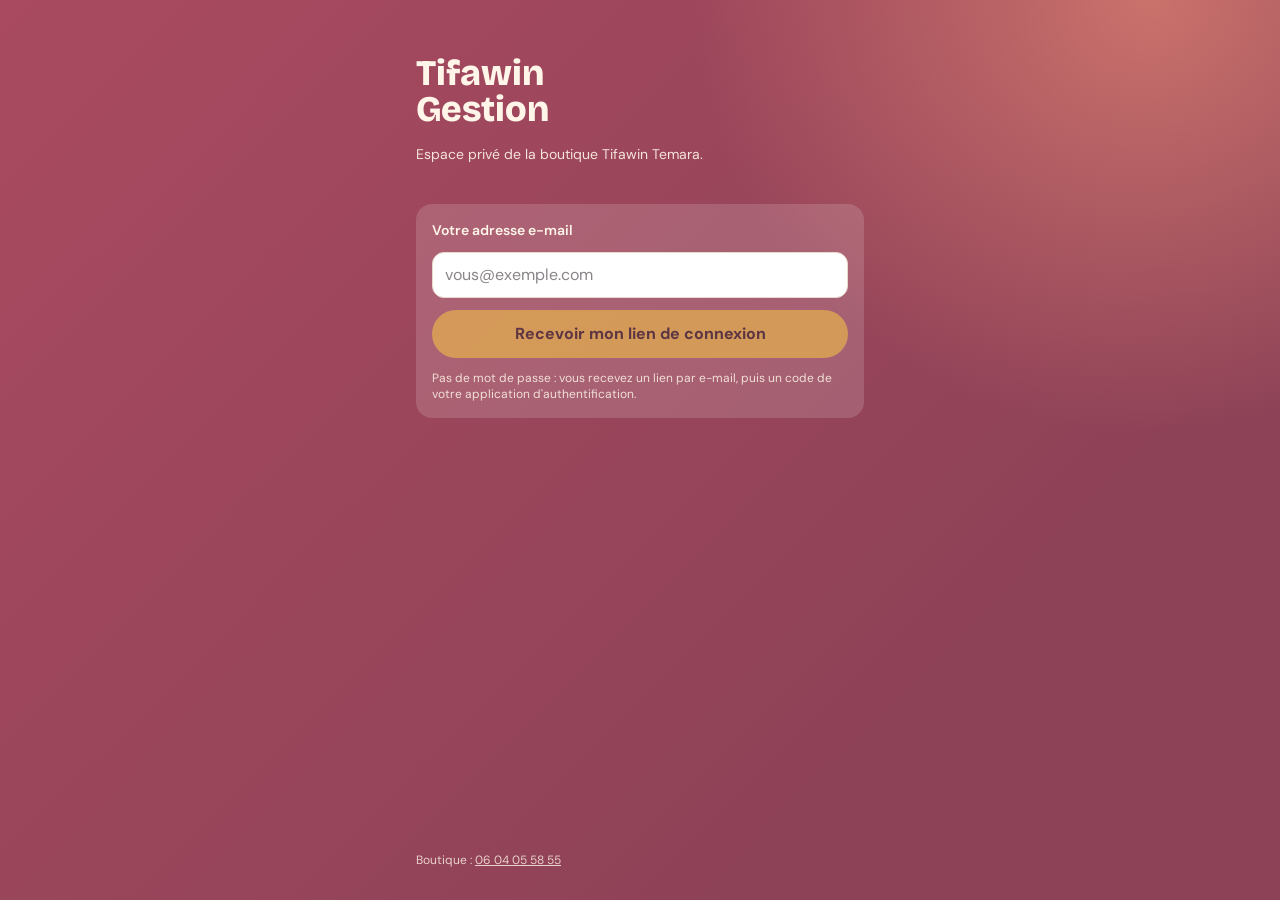
==== gestion/index.html @ 5b7774cd "Espace de gestion privé sous /gestion/ (build de tifawin-gestion ; dossier gestion/ seulement, noind" ====
<!doctype html>
<html lang="fr">
  <head>
    <meta charset="UTF-8" />
    <meta name="viewport" content="width=device-width, initial-scale=1.0, viewport-fit=cover" />
    <meta name="robots" content="noindex, nofollow, noarchive" />
    <meta name="referrer" content="no-referrer" />
    <meta name="theme-color" content="#8E4257" />
    <link rel="icon" type="image/svg+xml" href="./favicon.svg" />
    <link rel="preconnect" href="https://fonts.googleapis.com" />
    <link rel="preconnect" href="https://fonts.gstatic.com" crossorigin />
    <link href="https://fonts.googleapis.com/css2?family=Bricolage+Grotesque:opsz,wght@12..96,400..800&family=DM+Sans:opsz,wght@9..40,400..700&display=swap" rel="stylesheet" />
    <title>Tifawin · Gestion</title>
    <script type="module" crossorigin src="/gestion/assets/index-DP3T6y7z.js"></script>
    <link rel="stylesheet" crossorigin href="/gestion/assets/index-B6i-4uTs.css">
  </head>
  <body>
    <div id="root"></div>
  </body>
</html>
---- gestion/assets/index-B6i-4uTs.css ----
/*! tailwindcss v4.3.5 | MIT License | https://tailwindcss.com */
@layer properties{@supports (((-webkit-hyphens:none)) and (not (margin-trim:block))) or ((-moz-orient:inline) and (not (color:rgb(from red r g b)))){*,:before,:after,::backdrop{--tw-font-weight:initial;--tw-border-style:solid;--tw-space-y-reverse:0;--tw-shadow:0 0 #0000;--tw-shadow-color:initial;--tw-shadow-alpha:100%;--tw-inset-shadow:0 0 #0000;--tw-inset-shadow-color:initial;--tw-inset-shadow-alpha:100%;--tw-ring-color:initial;--tw-ring-shadow:0 0 #0000;--tw-inset-ring-color:initial;--tw-inset-ring-shadow:0 0 #0000;--tw-ring-inset:initial;--tw-ring-offset-width:0px;--tw-ring-offset-color:#fff;--tw-ring-offset-shadow:0 0 #0000;--tw-leading:initial;--tw-tracking:initial;--tw-backdrop-blur:initial;--tw-backdrop-brightness:initial;--tw-backdrop-contrast:initial;--tw-backdrop-grayscale:initial;--tw-backdrop-hue-rotate:initial;--tw-backdrop-invert:initial;--tw-backdrop-opacity:initial;--tw-backdrop-saturate:initial;--tw-backdrop-sepia:initial}}}@layer theme{:root,:host{--font-sans:"DM Sans", system-ui, sans-serif;--font-mono:ui-monospace, SFMono-Regular, Menlo, Monaco, Consolas, "Liberation Mono", "Courier New", monospace;--color-white:#fff;--spacing:.25rem;--container-md:28rem;--container-2xl:42rem;--text-xs:.75rem;--text-xs--line-height:calc(1 / .75);--text-sm:.875rem;--text-sm--line-height:calc(1.25 / .875);--text-base:1rem;--text-base--line-height:calc(1.5 / 1);--text-lg:1.125rem;--text-lg--line-height:calc(1.75 / 1.125);--text-xl:1.25rem;--text-xl--line-height:calc(1.75 / 1.25);--text-2xl:1.5rem;--text-2xl--line-height:calc(2 / 1.5);--text-3xl:1.875rem;--text-3xl--line-height:calc(2.25 / 1.875);--text-4xl:2.25rem;--text-4xl--line-height:calc(2.5 / 2.25);--font-weight-semibold:600;--font-weight-bold:700;--font-weight-extrabold:800;--radius-xl:.75rem;--radius-2xl:1rem;--default-transition-duration:.15s;--default-transition-timing-function:cubic-bezier(.4, 0, .2, 1);--default-font-family:var(--font-sans);--default-mono-font-family:var(--font-mono);--color-fire:#f4977a;--color-sun:#ffd23f;--color-berry:#a94a60;--color-wine:#8e4257;--color-ink:#140b14;--color-cream:#fff6e9;--color-sand:#f1e4d6;--color-muted:#6d5a66;--color-wa:#25d366;--color-wa-dark:#0e7139;--color-alerte:#9a4a1e;--font-display:"Bricolage Grotesque", "Arial Black", system-ui, sans-serif}}@layer base{*,:after,:before,::backdrop{box-sizing:border-box;border:0 solid;margin:0;padding:0}::file-selector-button{box-sizing:border-box;border:0 solid;margin:0;padding:0}html,:host{-webkit-text-size-adjust:100%;tab-size:4;line-height:1.5;font-family:var(--default-font-family,-apple-system, BlinkMacSystemFont, "Segoe UI", Roboto, "Helvetica Neue", "Noto Sans", Arial, sans-serif, "Apple Color Emoji", "Segoe UI Emoji", "Segoe UI Symbol", "Noto Color Emoji");font-feature-settings:var(--default-font-feature-settings,normal);font-variation-settings:var(--default-font-variation-settings,normal);-webkit-tap-highlight-color:transparent}hr{height:0;color:inherit;border-top-width:1px}abbr:where([title]){-webkit-text-decoration:underline dotted;text-decoration:underline dotted}h1,h2,h3,h4,h5,h6{font-size:inherit;font-weight:inherit}a{color:inherit;-webkit-text-decoration:inherit;-webkit-text-decoration:inherit;-webkit-text-decoration:inherit;-webkit-text-decoration:inherit;text-decoration:inherit}b,strong{font-weight:bolder}code,kbd,samp,pre{font-family:var(--default-mono-font-family,ui-monospace, SFMono-Regular, Menlo, Monaco, Consolas, "Liberation Mono", "Courier New", monospace);font-feature-settings:var(--default-mono-font-feature-settings,normal);font-variation-settings:var(--default-mono-font-variation-settings,normal);font-size:1em}small{font-size:80%}sub,sup{vertical-align:baseline;font-size:75%;line-height:0;position:relative}sub{bottom:-.25em}sup{top:-.5em}table{text-indent:0;border-color:inherit;border-collapse:collapse}:-moz-focusring:where(:not(iframe)){outline:auto}progress{vertical-align:baseline}summary{display:list-item}ol,ul,menu{list-style:none}img,svg,video,canvas,audio,iframe,embed,object{vertical-align:middle;display:block}img,video{max-width:100%;height:auto}button,input,select,optgroup,textarea{font:inherit;font-feature-settings:inherit;font-variation-settings:inherit;letter-spacing:inherit;color:inherit;opacity:1;background-color:#0000;border-radius:0}::file-selector-button{font:inherit;font-feature-settings:inherit;font-variation-settings:inherit;letter-spacing:inherit;color:inherit;opacity:1;background-color:#0000;border-radius:0}:where(select:is([multiple],[size])) optgroup{font-weight:bolder}:where(select:is([multiple],[size])) optgroup option{padding-inline-start:20px}::file-selector-button{margin-inline-end:4px}::placeholder{opacity:1}@supports (not ((-webkit-appearance:-apple-pay-button))) or (contain-intrinsic-size:1px){::placeholder{color:currentColor}@supports (color:color-mix(in lab, red, red)){::placeholder{color:color-mix(in oklab, currentcolor 50%, transparent)}}}textarea{resize:vertical}::-webkit-search-decoration{-webkit-appearance:none}::-webkit-date-and-time-value{min-height:1lh;text-align:inherit}::-webkit-datetime-edit{display:inline-flex}::-webkit-datetime-edit-fields-wrapper{padding:0}::-webkit-datetime-edit{padding-block:0}::-webkit-datetime-edit-year-field{padding-block:0}::-webkit-datetime-edit-month-field{padding-block:0}::-webkit-datetime-edit-day-field{padding-block:0}::-webkit-datetime-edit-hour-field{padding-block:0}::-webkit-datetime-edit-minute-field{padding-block:0}::-webkit-datetime-edit-second-field{padding-block:0}::-webkit-datetime-edit-millisecond-field{padding-block:0}::-webkit-datetime-edit-meridiem-field{padding-block:0}::-webkit-calendar-picker-indicator{line-height:1}:-moz-ui-invalid{box-shadow:none}button,input:where([type=button],[type=reset],[type=submit]){appearance:button}::file-selector-button{appearance:button}::-webkit-inner-spin-button{height:auto}::-webkit-outer-spin-button{height:auto}[hidden]:where(:not([hidden=until-found])){display:none!important}}@layer components;@layer utilities{.absolute{position:absolute}.fixed{position:fixed}.relative{position:relative}.sticky{position:sticky}.inset-x-0{inset-inline:0}.inset-x-1{inset-inline:var(--spacing)}.top-0{top:0}.top-1{top:var(--spacing)}.right-1{right:var(--spacing)}.bottom-0{bottom:0}.bottom-1{bottom:var(--spacing)}.bottom-16{bottom:calc(var(--spacing) * 16)}.left-1{left:var(--spacing)}.left-6{left:calc(var(--spacing) * 6)}.z-10{z-index:10}.z-20{z-index:20}.m-3{margin:calc(var(--spacing) * 3)}.mx-auto{margin-inline:auto}.etiquette{margin-top:calc(var(--spacing) * 3);margin-bottom:var(--spacing);font-size:var(--text-xs);line-height:var(--tw-leading,var(--text-xs--line-height));--tw-font-weight:var(--font-weight-semibold);font-weight:var(--font-weight-semibold);color:var(--color-muted);display:block}.mt-1{margin-top:var(--spacing)}.mt-2{margin-top:calc(var(--spacing) * 2)}.mt-3{margin-top:calc(var(--spacing) * 3)}.mt-4{margin-top:calc(var(--spacing) * 4)}.mt-5{margin-top:calc(var(--spacing) * 5)}.mt-6{margin-top:calc(var(--spacing) * 6)}.mt-8{margin-top:calc(var(--spacing) * 8)}.mt-auto{margin-top:auto}.mb-1{margin-bottom:var(--spacing)}.btn-ink{justify-content:center;align-items:center;gap:calc(var(--spacing) * 2);padding-inline:calc(var(--spacing) * 4);padding-block:calc(var(--spacing) * 3);--tw-font-weight:var(--font-weight-bold);font-weight:var(--font-weight-bold);transition-property:color,background-color,border-color,outline-color,text-decoration-color,fill,stroke,--tw-gradient-from,--tw-gradient-via,--tw-gradient-to,opacity,box-shadow,transform,translate,scale,rotate,filter,-webkit-backdrop-filter,backdrop-filter,display,content-visibility,overlay,pointer-events;transition-timing-function:var(--tw-ease,var(--default-transition-timing-function));transition-duration:var(--tw-duration,var(--default-transition-duration));border-radius:2147483647px;display:inline-flex}.btn-ink:active{scale:.98}.btn-ink:disabled{opacity:.5}.btn-ink{background-color:var(--color-ink);color:var(--color-sun)}.btn-light{justify-content:center;align-items:center;gap:calc(var(--spacing) * 2);padding-inline:calc(var(--spacing) * 4);padding-block:calc(var(--spacing) * 3);--tw-font-weight:var(--font-weight-bold);font-weight:var(--font-weight-bold);transition-property:color,background-color,border-color,outline-color,text-decoration-color,fill,stroke,--tw-gradient-from,--tw-gradient-via,--tw-gradient-to,opacity,box-shadow,transform,translate,scale,rotate,filter,-webkit-backdrop-filter,backdrop-filter,display,content-visibility,overlay,pointer-events;transition-timing-function:var(--tw-ease,var(--default-transition-timing-function));transition-duration:var(--tw-duration,var(--default-transition-duration));border-radius:2147483647px;display:inline-flex}.btn-light:active{scale:.98}.btn-light:disabled{opacity:.5}.btn-light{background-color:var(--color-sand);color:var(--color-ink)}.btn-sun{justify-content:center;align-items:center;gap:calc(var(--spacing) * 2);padding-inline:calc(var(--spacing) * 4);padding-block:calc(var(--spacing) * 3);--tw-font-weight:var(--font-weight-bold);font-weight:var(--font-weight-bold);transition-property:color,background-color,border-color,outline-color,text-decoration-color,fill,stroke,--tw-gradient-from,--tw-gradient-via,--tw-gradient-to,opacity,box-shadow,transform,translate,scale,rotate,filter,-webkit-backdrop-filter,backdrop-filter,display,content-visibility,overlay,pointer-events;transition-timing-function:var(--tw-ease,var(--default-transition-timing-function));transition-duration:var(--tw-duration,var(--default-transition-duration));border-radius:2147483647px;display:inline-flex}.btn-sun:active{scale:.98}.btn-sun:disabled{opacity:.5}.btn-sun{background-color:var(--color-sun);color:var(--color-ink)}.btn{justify-content:center;align-items:center;gap:calc(var(--spacing) * 2);padding-inline:calc(var(--spacing) * 4);padding-block:calc(var(--spacing) * 3);--tw-font-weight:var(--font-weight-bold);font-weight:var(--font-weight-bold);transition-property:color,background-color,border-color,outline-color,text-decoration-color,fill,stroke,--tw-gradient-from,--tw-gradient-via,--tw-gradient-to,opacity,box-shadow,transform,translate,scale,rotate,filter,-webkit-backdrop-filter,backdrop-filter,display,content-visibility,overlay,pointer-events;transition-timing-function:var(--tw-ease,var(--default-transition-timing-function));transition-duration:var(--tw-duration,var(--default-transition-duration));border-radius:2147483647px;display:inline-flex}.btn:active{scale:.98}.btn:disabled{opacity:.5}.block{display:block}.flex{display:flex}.grid{display:grid}.hidden{display:none}.inline-block{display:inline-block}.table{display:table}.size-5{width:calc(var(--spacing) * 5);height:calc(var(--spacing) * 5)}.size-7{width:calc(var(--spacing) * 7);height:calc(var(--spacing) * 7)}.size-16{width:calc(var(--spacing) * 16);height:calc(var(--spacing) * 16)}.size-24{width:calc(var(--spacing) * 24);height:calc(var(--spacing) * 24)}.size-full{width:100%;height:100%}.h-1{height:var(--spacing)}.h-7{height:calc(var(--spacing) * 7)}.min-h-dvh{min-height:100dvh}.champ{border-radius:var(--radius-xl);border-style:var(--tw-border-style);background-color:var(--color-white);width:100%;padding-inline:calc(var(--spacing) * 3);padding-block:calc(var(--spacing) * 2.5);color:var(--color-ink);--tw-outline-style:none;border-width:1.5px;border-color:#e8d9cc;outline-style:none;font-size:16px}.champ:focus{border-color:var(--color-fire)}.w-8{width:calc(var(--spacing) * 8)}.w-12{width:calc(var(--spacing) * 12)}.w-48{width:calc(var(--spacing) * 48)}.w-auto{width:auto}.w-full{width:100%}.max-w-2xl{max-width:var(--container-2xl)}.max-w-md{max-width:var(--container-md)}.min-w-0{min-width:0}.flex-1{flex:1}.flex-none{flex:none}.list-decimal{list-style-type:decimal}.grid-cols-2{grid-template-columns:repeat(2,minmax(0,1fr))}.grid-cols-3{grid-template-columns:repeat(3,minmax(0,1fr))}.grid-cols-4{grid-template-columns:repeat(4,minmax(0,1fr))}.flex-col{flex-direction:column}.flex-wrap{flex-wrap:wrap}.place-items-center{place-items:center}.items-center{align-items:center}.justify-between{justify-content:space-between}.justify-center{justify-content:center}.gap-2{gap:calc(var(--spacing) * 2)}.gap-3{gap:calc(var(--spacing) * 3)}.gap-4{gap:calc(var(--spacing) * 4)}:where(.space-y-1>:not(:last-child)){--tw-space-y-reverse:0;margin-block-start:calc(var(--spacing) * var(--tw-space-y-reverse));margin-block-end:calc(var(--spacing) * calc(1 - var(--tw-space-y-reverse)))}.truncate{text-overflow:ellipsis;white-space:nowrap;overflow:hidden}.overflow-hidden{overflow:hidden}.carte{border-radius:var(--radius-2xl);background-color:var(--color-white);padding:calc(var(--spacing) * 3);--tw-shadow:0 1px 0 var(--tw-shadow-color,#e8d9cc);box-shadow:var(--tw-inset-shadow), var(--tw-inset-ring-shadow), var(--tw-ring-offset-shadow), var(--tw-ring-shadow), var(--tw-shadow)}.rounded-2xl{border-radius:var(--radius-2xl)}.rounded-full{border-radius:2147483647px}.rounded-xl{border-radius:var(--radius-xl)}.border-2{border-style:var(--tw-border-style);border-width:2px}.border-t{border-top-style:var(--tw-border-style);border-top-width:1px}.border-dashed{--tw-border-style:dashed;border-style:dashed}.border-none{--tw-border-style:none;border-style:none}.border-\[\#e8d9cc\]{border-color:#e8d9cc}.border-fire{border-color:var(--color-fire)}.bg-\[\#d9c9bb\]{background-color:#d9c9bb}.bg-\[\#dff5e7\]{background-color:#dff5e7}.bg-\[\#fbf3ea\]{background-color:#fbf3ea}.bg-\[\#fde2e2\]{background-color:#fde2e2}.bg-berry{background-color:var(--color-berry)}.bg-ink{background-color:var(--color-ink)}.bg-sand{background-color:var(--color-sand)}.bg-transparent{background-color:#0000}.bg-wa{background-color:var(--color-wa)}.bg-white{background-color:var(--color-white)}.bg-white\/15{background-color:#ffffff26}@supports (color:color-mix(in lab, red, red)){.bg-white\/15{background-color:color-mix(in oklab, var(--color-white) 15%, transparent)}}.bg-white\/20{background-color:#fff3}@supports (color:color-mix(in lab, red, red)){.bg-white\/20{background-color:color-mix(in oklab, var(--color-white) 20%, transparent)}}.bg-white\/90{background-color:#ffffffe6}@supports (color:color-mix(in lab, red, red)){.bg-white\/90{background-color:color-mix(in oklab, var(--color-white) 90%, transparent)}}.bg-white\/95{background-color:#fffffff2}@supports (color:color-mix(in lab, red, red)){.bg-white\/95{background-color:color-mix(in oklab, var(--color-white) 95%, transparent)}}.object-cover{object-fit:cover}.p-2{padding:calc(var(--spacing) * 2)}.p-3{padding:calc(var(--spacing) * 3)}.p-4{padding:calc(var(--spacing) * 4)}.p-6{padding:calc(var(--spacing) * 6)}.px-1{padding-inline:var(--spacing)}.px-2{padding-inline:calc(var(--spacing) * 2)}.px-3{padding-inline:calc(var(--spacing) * 3)}.px-4{padding-inline:calc(var(--spacing) * 4)}.px-6{padding-inline:calc(var(--spacing) * 6)}.py-0\.5{padding-block:calc(var(--spacing) * .5)}.py-1{padding-block:var(--spacing)}.py-1\.5{padding-block:calc(var(--spacing) * 1.5)}.py-2{padding-block:calc(var(--spacing) * 2)}.py-3{padding-block:calc(var(--spacing) * 3)}.pt-3{padding-top:calc(var(--spacing) * 3)}.pt-4{padding-top:calc(var(--spacing) * 4)}.pt-6{padding-top:calc(var(--spacing) * 6)}.pt-14{padding-top:calc(var(--spacing) * 14)}.pb-3{padding-bottom:calc(var(--spacing) * 3)}.pb-4{padding-bottom:calc(var(--spacing) * 4)}.pb-6{padding-bottom:calc(var(--spacing) * 6)}.pb-8{padding-bottom:calc(var(--spacing) * 8)}.pb-24{padding-bottom:calc(var(--spacing) * 24)}.pb-\[env\(safe-area-inset-bottom\)\]{padding-bottom:env(safe-area-inset-bottom)}.pl-5{padding-left:calc(var(--spacing) * 5)}.text-center{text-align:center}.text-left{text-align:left}.text-right{text-align:right}.font-display{font-family:var(--font-display)}.font-mono{font-family:var(--font-mono)}.text-2xl{font-size:var(--text-2xl);line-height:var(--tw-leading,var(--text-2xl--line-height))}.text-3xl{font-size:var(--text-3xl);line-height:var(--tw-leading,var(--text-3xl--line-height))}.text-4xl{font-size:var(--text-4xl);line-height:var(--tw-leading,var(--text-4xl--line-height))}.text-base{font-size:var(--text-base);line-height:var(--tw-leading,var(--text-base--line-height))}.text-lg{font-size:var(--text-lg);line-height:var(--tw-leading,var(--text-lg--line-height))}.text-sm{font-size:var(--text-sm);line-height:var(--tw-leading,var(--text-sm--line-height))}.text-xl{font-size:var(--text-xl);line-height:var(--tw-leading,var(--text-xl--line-height))}.text-xs{font-size:var(--text-xs);line-height:var(--tw-leading,var(--text-xs--line-height))}.text-\[10px\]{font-size:10px}.text-\[11px\]{font-size:11px}.text-\[13px\]{font-size:13px}.leading-none{--tw-leading:1;line-height:1}.font-bold{--tw-font-weight:var(--font-weight-bold);font-weight:var(--font-weight-bold)}.font-extrabold{--tw-font-weight:var(--font-weight-extrabold);font-weight:var(--font-weight-extrabold)}.font-semibold{--tw-font-weight:var(--font-weight-semibold);font-weight:var(--font-weight-semibold)}.tracking-\[\.4em\]{--tw-tracking:.4em;letter-spacing:.4em}.break-all{word-break:break-all}.text-\[\#8a1020\]{color:#8a1020}.text-alerte{color:var(--color-alerte)}.text-berry{color:var(--color-berry)}.text-cream{color:var(--color-cream)}.text-ink{color:var(--color-ink)}.text-muted{color:var(--color-muted)}.text-sun{color:var(--color-sun)}.text-wa-dark{color:var(--color-wa-dark)}.underline{text-decoration-line:underline}.opacity-80{opacity:.8}.opacity-85{opacity:.85}.opacity-90{opacity:.9}.shadow-lg{--tw-shadow:0 10px 15px -3px var(--tw-shadow-color,#0000001a), 0 4px 6px -4px var(--tw-shadow-color,#0000001a);box-shadow:var(--tw-inset-shadow), var(--tw-inset-ring-shadow), var(--tw-ring-offset-shadow), var(--tw-ring-shadow), var(--tw-shadow)}.ring-4{--tw-ring-shadow:var(--tw-ring-inset, ) 0 0 0 calc(4px + var(--tw-ring-offset-width)) var(--tw-ring-color,currentcolor);box-shadow:var(--tw-inset-shadow), var(--tw-inset-ring-shadow), var(--tw-ring-offset-shadow), var(--tw-ring-shadow), var(--tw-shadow)}.ring-sun{--tw-ring-color:var(--color-sun)}.backdrop-blur{--tw-backdrop-blur:blur(8px);-webkit-backdrop-filter:var(--tw-backdrop-blur, ) var(--tw-backdrop-brightness, ) var(--tw-backdrop-contrast, ) var(--tw-backdrop-grayscale, ) var(--tw-backdrop-hue-rotate, ) var(--tw-backdrop-invert, ) var(--tw-backdrop-opacity, ) var(--tw-backdrop-saturate, ) var(--tw-backdrop-sepia, );backdrop-filter:var(--tw-backdrop-blur, ) var(--tw-backdrop-brightness, ) var(--tw-backdrop-contrast, ) var(--tw-backdrop-grayscale, ) var(--tw-backdrop-hue-rotate, ) var(--tw-backdrop-invert, ) var(--tw-backdrop-opacity, ) var(--tw-backdrop-saturate, ) var(--tw-backdrop-sepia, )}.transition{transition-property:color,background-color,border-color,outline-color,text-decoration-color,fill,stroke,--tw-gradient-from,--tw-gradient-via,--tw-gradient-to,opacity,box-shadow,transform,translate,scale,rotate,filter,-webkit-backdrop-filter,backdrop-filter,display,content-visibility,overlay,pointer-events;transition-timing-function:var(--tw-ease,var(--default-transition-timing-function));transition-duration:var(--tw-duration,var(--default-transition-duration))}.transition-all{transition-property:all;transition-timing-function:var(--tw-ease,var(--default-transition-timing-function));transition-duration:var(--tw-duration,var(--default-transition-duration))}.disabled\:opacity-30:disabled{opacity:.3}}html,body{background:var(--color-cream);color:var(--color-ink)}body{font-family:var(--font-sans);-webkit-tap-highlight-color:transparent}.grad{background:radial-gradient(60% 80% at 90% 0%, #f4977a8c 0%, transparent 60%), linear-gradient(135deg, var(--color-berry), var(--color-wine) 75%)}@property --tw-font-weight{syntax:"*";inherits:false}@property --tw-border-style{syntax:"*";inherits:false;initial-value:solid}@property --tw-space-y-reverse{syntax:"*";inherits:false;initial-value:0}@property --tw-shadow{syntax:"*";inherits:false;initial-value:0 0 #0000}@property --tw-shadow-color{syntax:"*";inherits:false}@property --tw-shadow-alpha{syntax:"<percentage>";inherits:false;initial-value:100%}@property --tw-inset-shadow{syntax:"*";inherits:false;initial-value:0 0 #0000}@property --tw-inset-shadow-color{syntax:"*";inherits:false}@property --tw-inset-shadow-alpha{syntax:"<percentage>";inherits:false;initial-value:100%}@property --tw-ring-color{syntax:"*";inherits:false}@property --tw-ring-shadow{syntax:"*";inherits:false;initial-value:0 0 #0000}@property --tw-inset-ring-color{syntax:"*";inherits:false}@property --tw-inset-ring-shadow{syntax:"*";inherits:false;initial-value:0 0 #0000}@property --tw-ring-inset{syntax:"*";inherits:false}@property --tw-ring-offset-width{syntax:"<length>";inherits:false;initial-value:0}@property --tw-ring-offset-color{syntax:"*";inherits:false;initial-value:#fff}@property --tw-ring-offset-shadow{syntax:"*";inherits:false;initial-value:0 0 #0000}@property --tw-leading{syntax:"*";inherits:false}@property --tw-tracking{syntax:"*";inherits:false}@property --tw-backdrop-blur{syntax:"*";inherits:false}@property --tw-backdrop-brightness{syntax:"*";inherits:false}@property --tw-backdrop-contrast{syntax:"*";inherits:false}@property --tw-backdrop-grayscale{syntax:"*";inherits:false}@property --tw-backdrop-hue-rotate{syntax:"*";inherits:false}@property --tw-backdrop-invert{syntax:"*";inherits:false}@property --tw-backdrop-opacity{syntax:"*";inherits:false}@property --tw-backdrop-saturate{syntax:"*";inherits:false}@property --tw-backdrop-sepia{syntax:"*";inherits:false}
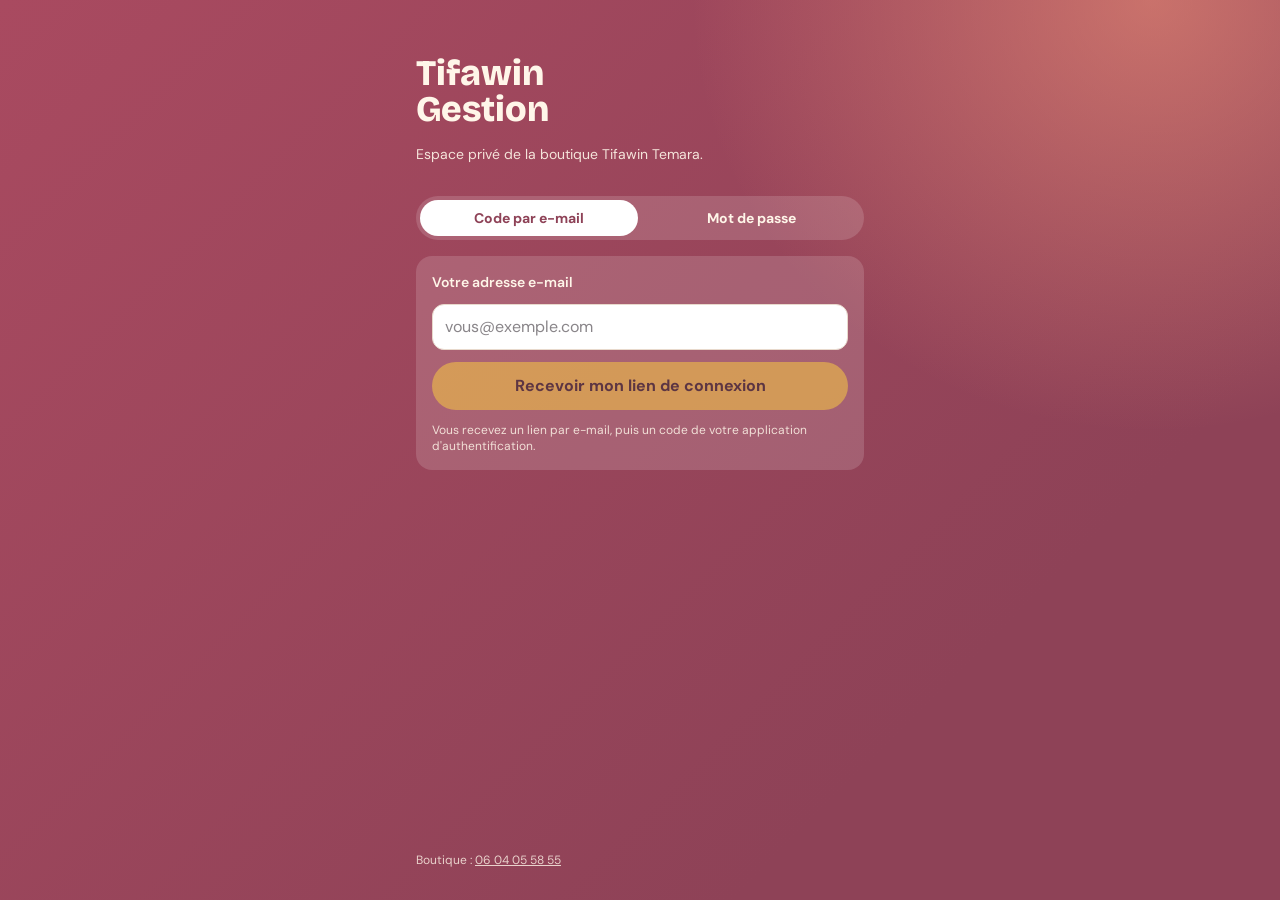
==== commit 367e6f3e: "Gestion : connexion par mot de passe + écran Mon compte (dossier gestion/ seulement)" ====
--- a/gestion/index.html
+++ b/gestion/index.html
@@ -11,8 +11,8 @@
     <link rel="preconnect" href="https://fonts.gstatic.com" crossorigin />
     <link href="https://fonts.googleapis.com/css2?family=Bricolage+Grotesque:opsz,wght@12..96,400..800&family=DM+Sans:opsz,wght@9..40,400..700&display=swap" rel="stylesheet" />
     <title>Tifawin · Gestion</title>
-    <script type="module" crossorigin src="/gestion/assets/index-DP3T6y7z.js"></script>
-    <link rel="stylesheet" crossorigin href="/gestion/assets/index-B6i-4uTs.css">
+    <script type="module" crossorigin src="/gestion/assets/index-DGx4YrTL.js"></script>
+    <link rel="stylesheet" crossorigin href="/gestion/assets/index-DAus4we0.css">
   </head>
   <body>
     <div id="root"></div>
--- a/gestion/assets/index-DAus4we0.css
+++ b/gestion/assets/index-DAus4we0.css
@@ -0,0 +1,2 @@
+/*! tailwindcss v4.3.5 | MIT License | https://tailwindcss.com */
+@layer properties{@supports (((-webkit-hyphens:none)) and (not (margin-trim:block))) or ((-moz-orient:inline) and (not (color:rgb(from red r g b)))){*,:before,:after,::backdrop{--tw-font-weight:initial;--tw-border-style:solid;--tw-space-y-reverse:0;--tw-shadow:0 0 #0000;--tw-shadow-color:initial;--tw-shadow-alpha:100%;--tw-inset-shadow:0 0 #0000;--tw-inset-shadow-color:initial;--tw-inset-shadow-alpha:100%;--tw-ring-color:initial;--tw-ring-shadow:0 0 #0000;--tw-inset-ring-color:initial;--tw-inset-ring-shadow:0 0 #0000;--tw-ring-inset:initial;--tw-ring-offset-width:0px;--tw-ring-offset-color:#fff;--tw-ring-offset-shadow:0 0 #0000;--tw-leading:initial;--tw-tracking:initial;--tw-backdrop-blur:initial;--tw-backdrop-brightness:initial;--tw-backdrop-contrast:initial;--tw-backdrop-grayscale:initial;--tw-backdrop-hue-rotate:initial;--tw-backdrop-invert:initial;--tw-backdrop-opacity:initial;--tw-backdrop-saturate:initial;--tw-backdrop-sepia:initial}}}@layer theme{:root,:host{--font-sans:"DM Sans", system-ui, sans-serif;--font-mono:ui-monospace, SFMono-Regular, Menlo, Monaco, Consolas, "Liberation Mono", "Courier New", monospace;--color-white:#fff;--spacing:.25rem;--container-md:28rem;--container-2xl:42rem;--text-xs:.75rem;--text-xs--line-height:calc(1 / .75);--text-sm:.875rem;--text-sm--line-height:calc(1.25 / .875);--text-base:1rem;--text-base--line-height:calc(1.5 / 1);--text-lg:1.125rem;--text-lg--line-height:calc(1.75 / 1.125);--text-xl:1.25rem;--text-xl--line-height:calc(1.75 / 1.25);--text-2xl:1.5rem;--text-2xl--line-height:calc(2 / 1.5);--text-3xl:1.875rem;--text-3xl--line-height:calc(2.25 / 1.875);--text-4xl:2.25rem;--text-4xl--line-height:calc(2.5 / 2.25);--font-weight-semibold:600;--font-weight-bold:700;--font-weight-extrabold:800;--radius-xl:.75rem;--radius-2xl:1rem;--default-transition-duration:.15s;--default-transition-timing-function:cubic-bezier(.4, 0, .2, 1);--default-font-family:var(--font-sans);--default-mono-font-family:var(--font-mono);--color-fire:#f4977a;--color-sun:#ffd23f;--color-berry:#a94a60;--color-wine:#8e4257;--color-ink:#140b14;--color-cream:#fff6e9;--color-sand:#f1e4d6;--color-muted:#6d5a66;--color-wa:#25d366;--color-wa-dark:#0e7139;--color-alerte:#9a4a1e;--font-display:"Bricolage Grotesque", "Arial Black", system-ui, sans-serif}}@layer base{*,:after,:before,::backdrop{box-sizing:border-box;border:0 solid;margin:0;padding:0}::file-selector-button{box-sizing:border-box;border:0 solid;margin:0;padding:0}html,:host{-webkit-text-size-adjust:100%;tab-size:4;line-height:1.5;font-family:var(--default-font-family,-apple-system, BlinkMacSystemFont, "Segoe UI", Roboto, "Helvetica Neue", "Noto Sans", Arial, sans-serif, "Apple Color Emoji", "Segoe UI Emoji", "Segoe UI Symbol", "Noto Color Emoji");font-feature-settings:var(--default-font-feature-settings,normal);font-variation-settings:var(--default-font-variation-settings,normal);-webkit-tap-highlight-color:transparent}hr{height:0;color:inherit;border-top-width:1px}abbr:where([title]){-webkit-text-decoration:underline dotted;text-decoration:underline dotted}h1,h2,h3,h4,h5,h6{font-size:inherit;font-weight:inherit}a{color:inherit;-webkit-text-decoration:inherit;-webkit-text-decoration:inherit;-webkit-text-decoration:inherit;-webkit-text-decoration:inherit;text-decoration:inherit}b,strong{font-weight:bolder}code,kbd,samp,pre{font-family:var(--default-mono-font-family,ui-monospace, SFMono-Regular, Menlo, Monaco, Consolas, "Liberation Mono", "Courier New", monospace);font-feature-settings:var(--default-mono-font-feature-settings,normal);font-variation-settings:var(--default-mono-font-variation-settings,normal);font-size:1em}small{font-size:80%}sub,sup{vertical-align:baseline;font-size:75%;line-height:0;position:relative}sub{bottom:-.25em}sup{top:-.5em}table{text-indent:0;border-color:inherit;border-collapse:collapse}:-moz-focusring:where(:not(iframe)){outline:auto}progress{vertical-align:baseline}summary{display:list-item}ol,ul,menu{list-style:none}img,svg,video,canvas,audio,iframe,embed,object{vertical-align:middle;display:block}img,video{max-width:100%;height:auto}button,input,select,optgroup,textarea{font:inherit;font-feature-settings:inherit;font-variation-settings:inherit;letter-spacing:inherit;color:inherit;opacity:1;background-color:#0000;border-radius:0}::file-selector-button{font:inherit;font-feature-settings:inherit;font-variation-settings:inherit;letter-spacing:inherit;color:inherit;opacity:1;background-color:#0000;border-radius:0}:where(select:is([multiple],[size])) optgroup{font-weight:bolder}:where(select:is([multiple],[size])) optgroup option{padding-inline-start:20px}::file-selector-button{margin-inline-end:4px}::placeholder{opacity:1}@supports (not ((-webkit-appearance:-apple-pay-button))) or (contain-intrinsic-size:1px){::placeholder{color:currentColor}@supports (color:color-mix(in lab, red, red)){::placeholder{color:color-mix(in oklab, currentcolor 50%, transparent)}}}textarea{resize:vertical}::-webkit-search-decoration{-webkit-appearance:none}::-webkit-date-and-time-value{min-height:1lh;text-align:inherit}::-webkit-datetime-edit{display:inline-flex}::-webkit-datetime-edit-fields-wrapper{padding:0}::-webkit-datetime-edit{padding-block:0}::-webkit-datetime-edit-year-field{padding-block:0}::-webkit-datetime-edit-month-field{padding-block:0}::-webkit-datetime-edit-day-field{padding-block:0}::-webkit-datetime-edit-hour-field{padding-block:0}::-webkit-datetime-edit-minute-field{padding-block:0}::-webkit-datetime-edit-second-field{padding-block:0}::-webkit-datetime-edit-millisecond-field{padding-block:0}::-webkit-datetime-edit-meridiem-field{padding-block:0}::-webkit-calendar-picker-indicator{line-height:1}:-moz-ui-invalid{box-shadow:none}button,input:where([type=button],[type=reset],[type=submit]){appearance:button}::file-selector-button{appearance:button}::-webkit-inner-spin-button{height:auto}::-webkit-outer-spin-button{height:auto}[hidden]:where(:not([hidden=until-found])){display:none!important}}@layer components;@layer utilities{.absolute{position:absolute}.fixed{position:fixed}.relative{position:relative}.sticky{position:sticky}.inset-x-0{inset-inline:0}.inset-x-1{inset-inline:var(--spacing)}.top-0{top:0}.top-1{top:var(--spacing)}.right-1{right:var(--spacing)}.bottom-0{bottom:0}.bottom-1{bottom:var(--spacing)}.bottom-16{bottom:calc(var(--spacing) * 16)}.left-1{left:var(--spacing)}.left-6{left:calc(var(--spacing) * 6)}.z-10{z-index:10}.z-20{z-index:20}.m-3{margin:calc(var(--spacing) * 3)}.mx-auto{margin-inline:auto}.etiquette{margin-top:calc(var(--spacing) * 3);margin-bottom:var(--spacing);font-size:var(--text-xs);line-height:var(--tw-leading,var(--text-xs--line-height));--tw-font-weight:var(--font-weight-semibold);font-weight:var(--font-weight-semibold);color:var(--color-muted);display:block}.mt-1{margin-top:var(--spacing)}.mt-2{margin-top:calc(var(--spacing) * 2)}.mt-3{margin-top:calc(var(--spacing) * 3)}.mt-4{margin-top:calc(var(--spacing) * 4)}.mt-5{margin-top:calc(var(--spacing) * 5)}.mt-8{margin-top:calc(var(--spacing) * 8)}.mt-auto{margin-top:auto}.mb-1{margin-bottom:var(--spacing)}.btn-ink{justify-content:center;align-items:center;gap:calc(var(--spacing) * 2);padding-inline:calc(var(--spacing) * 4);padding-block:calc(var(--spacing) * 3);--tw-font-weight:var(--font-weight-bold);font-weight:var(--font-weight-bold);transition-property:color,background-color,border-color,outline-color,text-decoration-color,fill,stroke,--tw-gradient-from,--tw-gradient-via,--tw-gradient-to,opacity,box-shadow,transform,translate,scale,rotate,filter,-webkit-backdrop-filter,backdrop-filter,display,content-visibility,overlay,pointer-events;transition-timing-function:var(--tw-ease,var(--default-transition-timing-function));transition-duration:var(--tw-duration,var(--default-transition-duration));border-radius:2147483647px;display:inline-flex}.btn-ink:active{scale:.98}.btn-ink:disabled{opacity:.5}.btn-ink{background-color:var(--color-ink);color:var(--color-sun)}.btn-light{justify-content:center;align-items:center;gap:calc(var(--spacing) * 2);padding-inline:calc(var(--spacing) * 4);padding-block:calc(var(--spacing) * 3);--tw-font-weight:var(--font-weight-bold);font-weight:var(--font-weight-bold);transition-property:color,background-color,border-color,outline-color,text-decoration-color,fill,stroke,--tw-gradient-from,--tw-gradient-via,--tw-gradient-to,opacity,box-shadow,transform,translate,scale,rotate,filter,-webkit-backdrop-filter,backdrop-filter,display,content-visibility,overlay,pointer-events;transition-timing-function:var(--tw-ease,var(--default-transition-timing-function));transition-duration:var(--tw-duration,var(--default-transition-duration));border-radius:2147483647px;display:inline-flex}.btn-light:active{scale:.98}.btn-light:disabled{opacity:.5}.btn-light{background-color:var(--color-sand);color:var(--color-ink)}.btn-sun{justify-content:center;align-items:center;gap:calc(var(--spacing) * 2);padding-inline:calc(var(--spacing) * 4);padding-block:calc(var(--spacing) * 3);--tw-font-weight:var(--font-weight-bold);font-weight:var(--font-weight-bold);transition-property:color,background-color,border-color,outline-color,text-decoration-color,fill,stroke,--tw-gradient-from,--tw-gradient-via,--tw-gradient-to,opacity,box-shadow,transform,translate,scale,rotate,filter,-webkit-backdrop-filter,backdrop-filter,display,content-visibility,overlay,pointer-events;transition-timing-function:var(--tw-ease,var(--default-transition-timing-function));transition-duration:var(--tw-duration,var(--default-transition-duration));border-radius:2147483647px;display:inline-flex}.btn-sun:active{scale:.98}.btn-sun:disabled{opacity:.5}.btn-sun{background-color:var(--color-sun);color:var(--color-ink)}.btn{justify-content:center;align-items:center;gap:calc(var(--spacing) * 2);padding-inline:calc(var(--spacing) * 4);padding-block:calc(var(--spacing) * 3);--tw-font-weight:var(--font-weight-bold);font-weight:var(--font-weight-bold);transition-property:color,background-color,border-color,outline-color,text-decoration-color,fill,stroke,--tw-gradient-from,--tw-gradient-via,--tw-gradient-to,opacity,box-shadow,transform,translate,scale,rotate,filter,-webkit-backdrop-filter,backdrop-filter,display,content-visibility,overlay,pointer-events;transition-timing-function:var(--tw-ease,var(--default-transition-timing-function));transition-duration:var(--tw-duration,var(--default-transition-duration));border-radius:2147483647px;display:inline-flex}.btn:active{scale:.98}.btn:disabled{opacity:.5}.block{display:block}.contents{display:contents}.flex{display:flex}.grid{display:grid}.hidden{display:none}.inline-block{display:inline-block}.table{display:table}.size-5{width:calc(var(--spacing) * 5);height:calc(var(--spacing) * 5)}.size-7{width:calc(var(--spacing) * 7);height:calc(var(--spacing) * 7)}.size-16{width:calc(var(--spacing) * 16);height:calc(var(--spacing) * 16)}.size-24{width:calc(var(--spacing) * 24);height:calc(var(--spacing) * 24)}.size-full{width:100%;height:100%}.h-1{height:var(--spacing)}.h-7{height:calc(var(--spacing) * 7)}.min-h-dvh{min-height:100dvh}.champ{border-radius:var(--radius-xl);border-style:var(--tw-border-style);background-color:var(--color-white);width:100%;padding-inline:calc(var(--spacing) * 3);padding-block:calc(var(--spacing) * 2.5);color:var(--color-ink);--tw-outline-style:none;border-width:1.5px;border-color:#e8d9cc;outline-style:none;font-size:16px}.champ:focus{border-color:var(--color-fire)}.w-8{width:calc(var(--spacing) * 8)}.w-12{width:calc(var(--spacing) * 12)}.w-48{width:calc(var(--spacing) * 48)}.w-auto{width:auto}.w-full{width:100%}.max-w-2xl{max-width:var(--container-2xl)}.max-w-md{max-width:var(--container-md)}.min-w-0{min-width:0}.flex-1{flex:1}.flex-none{flex:none}.list-decimal{list-style-type:decimal}.grid-cols-2{grid-template-columns:repeat(2,minmax(0,1fr))}.grid-cols-3{grid-template-columns:repeat(3,minmax(0,1fr))}.grid-cols-4{grid-template-columns:repeat(4,minmax(0,1fr))}.flex-col{flex-direction:column}.flex-wrap{flex-wrap:wrap}.place-items-center{place-items:center}.items-center{align-items:center}.justify-between{justify-content:space-between}.justify-center{justify-content:center}.gap-1{gap:var(--spacing)}.gap-2{gap:calc(var(--spacing) * 2)}.gap-3{gap:calc(var(--spacing) * 3)}.gap-4{gap:calc(var(--spacing) * 4)}:where(.space-y-1>:not(:last-child)){--tw-space-y-reverse:0;margin-block-start:calc(var(--spacing) * var(--tw-space-y-reverse));margin-block-end:calc(var(--spacing) * calc(1 - var(--tw-space-y-reverse)))}.truncate{text-overflow:ellipsis;white-space:nowrap;overflow:hidden}.overflow-hidden{overflow:hidden}.carte{border-radius:var(--radius-2xl);background-color:var(--color-white);padding:calc(var(--spacing) * 3);--tw-shadow:0 1px 0 var(--tw-shadow-color,#e8d9cc);box-shadow:var(--tw-inset-shadow), var(--tw-inset-ring-shadow), var(--tw-ring-offset-shadow), var(--tw-ring-shadow), var(--tw-shadow)}.rounded-2xl{border-radius:var(--radius-2xl)}.rounded-full{border-radius:2147483647px}.rounded-xl{border-radius:var(--radius-xl)}.border-2{border-style:var(--tw-border-style);border-width:2px}.border-t{border-top-style:var(--tw-border-style);border-top-width:1px}.border-dashed{--tw-border-style:dashed;border-style:dashed}.border-none{--tw-border-style:none;border-style:none}.border-\[\#e8d9cc\]{border-color:#e8d9cc}.border-fire{border-color:var(--color-fire)}.bg-\[\#d9c9bb\]{background-color:#d9c9bb}.bg-\[\#dff5e7\]{background-color:#dff5e7}.bg-\[\#fbf3ea\]{background-color:#fbf3ea}.bg-\[\#fde2e2\]{background-color:#fde2e2}.bg-berry{background-color:var(--color-berry)}.bg-ink{background-color:var(--color-ink)}.bg-sand{background-color:var(--color-sand)}.bg-transparent{background-color:#0000}.bg-wa{background-color:var(--color-wa)}.bg-white{background-color:var(--color-white)}.bg-white\/15{background-color:#ffffff26}@supports (color:color-mix(in lab, red, red)){.bg-white\/15{background-color:color-mix(in oklab, var(--color-white) 15%, transparent)}}.bg-white\/20{background-color:#fff3}@supports (color:color-mix(in lab, red, red)){.bg-white\/20{background-color:color-mix(in oklab, var(--color-white) 20%, transparent)}}.bg-white\/90{background-color:#ffffffe6}@supports (color:color-mix(in lab, red, red)){.bg-white\/90{background-color:color-mix(in oklab, var(--color-white) 90%, transparent)}}.bg-white\/95{background-color:#fffffff2}@supports (color:color-mix(in lab, red, red)){.bg-white\/95{background-color:color-mix(in oklab, var(--color-white) 95%, transparent)}}.object-cover{object-fit:cover}.p-1{padding:var(--spacing)}.p-2{padding:calc(var(--spacing) * 2)}.p-3{padding:calc(var(--spacing) * 3)}.p-4{padding:calc(var(--spacing) * 4)}.p-6{padding:calc(var(--spacing) * 6)}.px-1{padding-inline:var(--spacing)}.px-2{padding-inline:calc(var(--spacing) * 2)}.px-3{padding-inline:calc(var(--spacing) * 3)}.px-4{padding-inline:calc(var(--spacing) * 4)}.px-6{padding-inline:calc(var(--spacing) * 6)}.py-0\.5{padding-block:calc(var(--spacing) * .5)}.py-1{padding-block:var(--spacing)}.py-1\.5{padding-block:calc(var(--spacing) * 1.5)}.py-2{padding-block:calc(var(--spacing) * 2)}.py-3{padding-block:calc(var(--spacing) * 3)}.pt-3{padding-top:calc(var(--spacing) * 3)}.pt-4{padding-top:calc(var(--spacing) * 4)}.pt-6{padding-top:calc(var(--spacing) * 6)}.pt-14{padding-top:calc(var(--spacing) * 14)}.pb-3{padding-bottom:calc(var(--spacing) * 3)}.pb-4{padding-bottom:calc(var(--spacing) * 4)}.pb-6{padding-bottom:calc(var(--spacing) * 6)}.pb-8{padding-bottom:calc(var(--spacing) * 8)}.pb-24{padding-bottom:calc(var(--spacing) * 24)}.pb-\[env\(safe-area-inset-bottom\)\]{padding-bottom:env(safe-area-inset-bottom)}.pl-5{padding-left:calc(var(--spacing) * 5)}.text-center{text-align:center}.text-left{text-align:left}.text-right{text-align:right}.font-display{font-family:var(--font-display)}.font-mono{font-family:var(--font-mono)}.text-2xl{font-size:var(--text-2xl);line-height:var(--tw-leading,var(--text-2xl--line-height))}.text-3xl{font-size:var(--text-3xl);line-height:var(--tw-leading,var(--text-3xl--line-height))}.text-4xl{font-size:var(--text-4xl);line-height:var(--tw-leading,var(--text-4xl--line-height))}.text-base{font-size:var(--text-base);line-height:var(--tw-leading,var(--text-base--line-height))}.text-lg{font-size:var(--text-lg);line-height:var(--tw-leading,var(--text-lg--line-height))}.text-sm{font-size:var(--text-sm);line-height:var(--tw-leading,var(--text-sm--line-height))}.text-xl{font-size:var(--text-xl);line-height:var(--tw-leading,var(--text-xl--line-height))}.text-xs{font-size:var(--text-xs);line-height:var(--tw-leading,var(--text-xs--line-height))}.text-\[10px\]{font-size:10px}.text-\[11px\]{font-size:11px}.text-\[13px\]{font-size:13px}.leading-none{--tw-leading:1;line-height:1}.font-bold{--tw-font-weight:var(--font-weight-bold);font-weight:var(--font-weight-bold)}.font-extrabold{--tw-font-weight:var(--font-weight-extrabold);font-weight:var(--font-weight-extrabold)}.font-semibold{--tw-font-weight:var(--font-weight-semibold);font-weight:var(--font-weight-semibold)}.tracking-\[\.3em\]{--tw-tracking:.3em;letter-spacing:.3em}.tracking-\[\.4em\]{--tw-tracking:.4em;letter-spacing:.4em}.break-all{word-break:break-all}.text-\[\#8a1020\]{color:#8a1020}.text-alerte{color:var(--color-alerte)}.text-berry{color:var(--color-berry)}.text-cream{color:var(--color-cream)}.text-ink{color:var(--color-ink)}.text-muted{color:var(--color-muted)}.text-sun{color:var(--color-sun)}.text-wa-dark{color:var(--color-wa-dark)}.text-wine{color:var(--color-wine)}.underline{text-decoration-line:underline}.opacity-80{opacity:.8}.opacity-85{opacity:.85}.opacity-90{opacity:.9}.shadow-lg{--tw-shadow:0 10px 15px -3px var(--tw-shadow-color,#0000001a), 0 4px 6px -4px var(--tw-shadow-color,#0000001a);box-shadow:var(--tw-inset-shadow), var(--tw-inset-ring-shadow), var(--tw-ring-offset-shadow), var(--tw-ring-shadow), var(--tw-shadow)}.ring-4{--tw-ring-shadow:var(--tw-ring-inset, ) 0 0 0 calc(4px + var(--tw-ring-offset-width)) var(--tw-ring-color,currentcolor);box-shadow:var(--tw-inset-shadow), var(--tw-inset-ring-shadow), var(--tw-ring-offset-shadow), var(--tw-ring-shadow), var(--tw-shadow)}.ring-sun{--tw-ring-color:var(--color-sun)}.backdrop-blur{--tw-backdrop-blur:blur(8px);-webkit-backdrop-filter:var(--tw-backdrop-blur, ) var(--tw-backdrop-brightness, ) var(--tw-backdrop-contrast, ) var(--tw-backdrop-grayscale, ) var(--tw-backdrop-hue-rotate, ) var(--tw-backdrop-invert, ) var(--tw-backdrop-opacity, ) var(--tw-backdrop-saturate, ) var(--tw-backdrop-sepia, );backdrop-filter:var(--tw-backdrop-blur, ) var(--tw-backdrop-brightness, ) var(--tw-backdrop-contrast, ) var(--tw-backdrop-grayscale, ) var(--tw-backdrop-hue-rotate, ) var(--tw-backdrop-invert, ) var(--tw-backdrop-opacity, ) var(--tw-backdrop-saturate, ) var(--tw-backdrop-sepia, )}.transition{transition-property:color,background-color,border-color,outline-color,text-decoration-color,fill,stroke,--tw-gradient-from,--tw-gradient-via,--tw-gradient-to,opacity,box-shadow,transform,translate,scale,rotate,filter,-webkit-backdrop-filter,backdrop-filter,display,content-visibility,overlay,pointer-events;transition-timing-function:var(--tw-ease,var(--default-transition-timing-function));transition-duration:var(--tw-duration,var(--default-transition-duration))}.transition-all{transition-property:all;transition-timing-function:var(--tw-ease,var(--default-transition-timing-function));transition-duration:var(--tw-duration,var(--default-transition-duration))}.disabled\:opacity-30:disabled{opacity:.3}}html,body{background:var(--color-cream);color:var(--color-ink)}body{font-family:var(--font-sans);-webkit-tap-highlight-color:transparent}.grad{background:radial-gradient(60% 80% at 90% 0%, #f4977a8c 0%, transparent 60%), linear-gradient(135deg, var(--color-berry), var(--color-wine) 75%)}@property --tw-font-weight{syntax:"*";inherits:false}@property --tw-border-style{syntax:"*";inherits:false;initial-value:solid}@property --tw-space-y-reverse{syntax:"*";inherits:false;initial-value:0}@property --tw-shadow{syntax:"*";inherits:false;initial-value:0 0 #0000}@property --tw-shadow-color{syntax:"*";inherits:false}@property --tw-shadow-alpha{syntax:"<percentage>";inherits:false;initial-value:100%}@property --tw-inset-shadow{syntax:"*";inherits:false;initial-value:0 0 #0000}@property --tw-inset-shadow-color{syntax:"*";inherits:false}@property --tw-inset-shadow-alpha{syntax:"<percentage>";inherits:false;initial-value:100%}@property --tw-ring-color{syntax:"*";inherits:false}@property --tw-ring-shadow{syntax:"*";inherits:false;initial-value:0 0 #0000}@property --tw-inset-ring-color{syntax:"*";inherits:false}@property --tw-inset-ring-shadow{syntax:"*";inherits:false;initial-value:0 0 #0000}@property --tw-ring-inset{syntax:"*";inherits:false}@property --tw-ring-offset-width{syntax:"<length>";inherits:false;initial-value:0}@property --tw-ring-offset-color{syntax:"*";inherits:false;initial-value:#fff}@property --tw-ring-offset-shadow{syntax:"*";inherits:false;initial-value:0 0 #0000}@property --tw-leading{syntax:"*";inherits:false}@property --tw-tracking{syntax:"*";inherits:false}@property --tw-backdrop-blur{syntax:"*";inherits:false}@property --tw-backdrop-brightness{syntax:"*";inherits:false}@property --tw-backdrop-contrast{syntax:"*";inherits:false}@property --tw-backdrop-grayscale{syntax:"*";inherits:false}@property --tw-backdrop-hue-rotate{syntax:"*";inherits:false}@property --tw-backdrop-invert{syntax:"*";inherits:false}@property --tw-backdrop-opacity{syntax:"*";inherits:false}@property --tw-backdrop-saturate{syntax:"*";inherits:false}@property --tw-backdrop-sepia{syntax:"*";inherits:false}
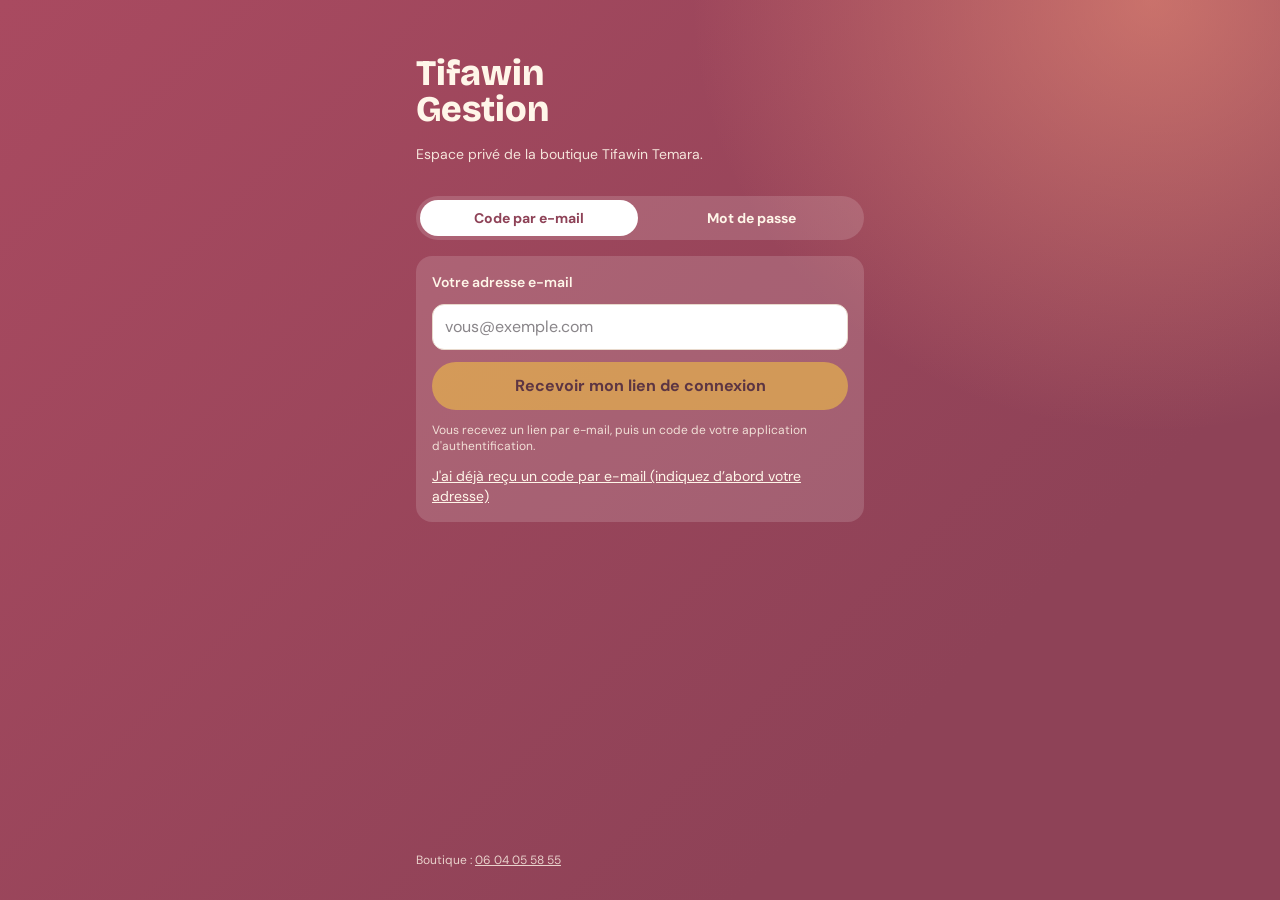
==== commit cd98926e: "Gestion : code e-mail à 8 chiffres accepté (dossier gestion/ seulement)" ====
--- a/gestion/index.html
+++ b/gestion/index.html
@@ -11,7 +11,7 @@
     <link rel="preconnect" href="https://fonts.gstatic.com" crossorigin />
     <link href="https://fonts.googleapis.com/css2?family=Bricolage+Grotesque:opsz,wght@12..96,400..800&family=DM+Sans:opsz,wght@9..40,400..700&display=swap" rel="stylesheet" />
     <title>Tifawin · Gestion</title>
-    <script type="module" crossorigin src="/gestion/assets/index-DGx4YrTL.js"></script>
+    <script type="module" crossorigin src="/gestion/assets/index-CmQ8Nd8g.js"></script>
     <link rel="stylesheet" crossorigin href="/gestion/assets/index-DAus4we0.css">
   </head>
   <body>
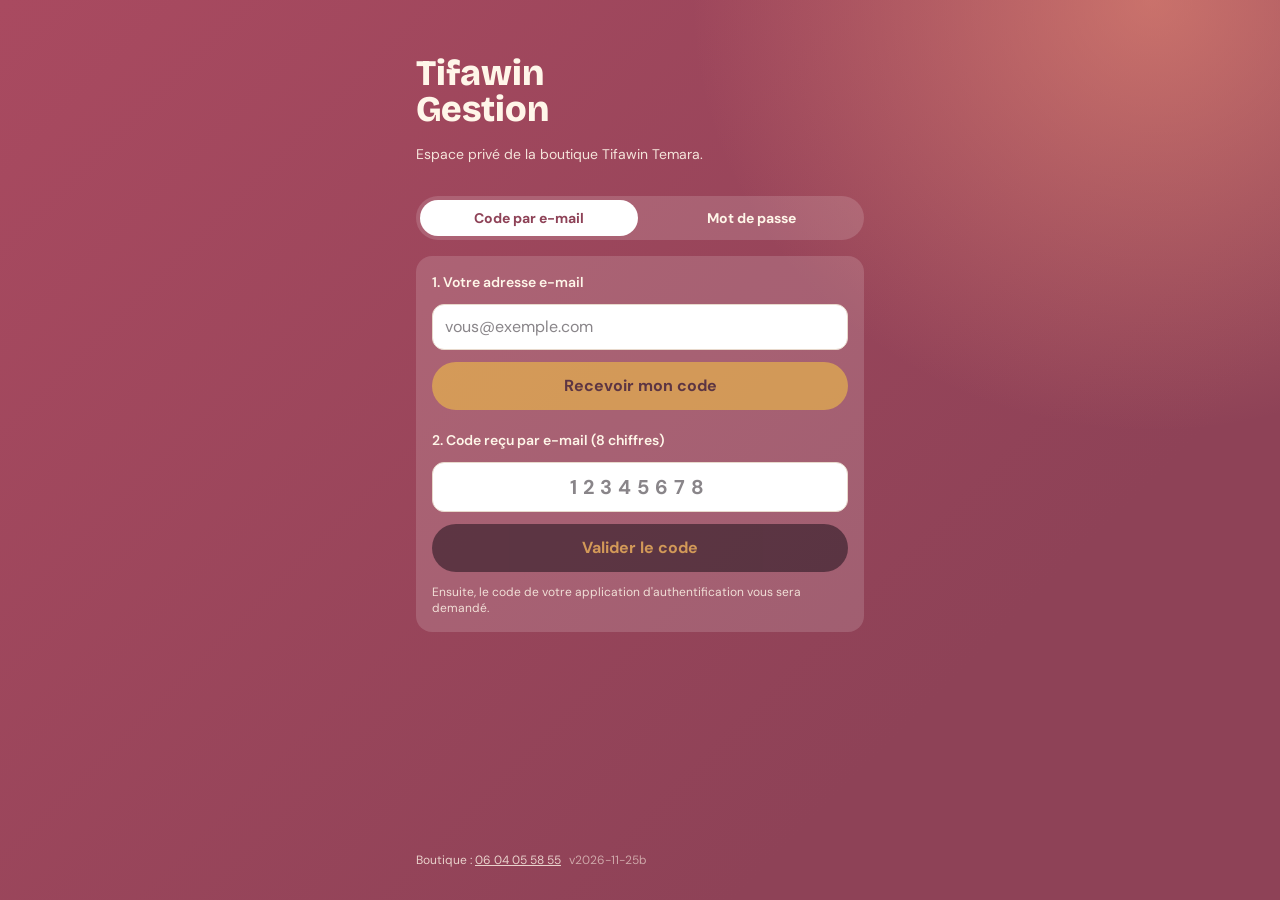
==== commit 54506633: "Gestion v2026-11-25b : champ code e-mail toujours visible + anti-cache (dossier gestion/ seulement)" ====
--- a/gestion/index.html
+++ b/gestion/index.html
@@ -3,6 +3,9 @@
   <head>
     <meta charset="UTF-8" />
     <meta name="viewport" content="width=device-width, initial-scale=1.0, viewport-fit=cover" />
+    <meta http-equiv="Cache-Control" content="no-cache, no-store, must-revalidate" />
+    <meta http-equiv="Pragma" content="no-cache" />
+    <meta http-equiv="Expires" content="0" />
     <meta name="robots" content="noindex, nofollow, noarchive" />
     <meta name="referrer" content="no-referrer" />
     <meta name="theme-color" content="#8E4257" />
@@ -11,8 +14,8 @@
     <link rel="preconnect" href="https://fonts.gstatic.com" crossorigin />
     <link href="https://fonts.googleapis.com/css2?family=Bricolage+Grotesque:opsz,wght@12..96,400..800&family=DM+Sans:opsz,wght@9..40,400..700&display=swap" rel="stylesheet" />
     <title>Tifawin · Gestion</title>
-    <script type="module" crossorigin src="/gestion/assets/index-CmQ8Nd8g.js"></script>
-    <link rel="stylesheet" crossorigin href="/gestion/assets/index-DAus4we0.css">
+    <script type="module" crossorigin src="/gestion/assets/index-Dd2kBiCs.js"></script>
+    <link rel="stylesheet" crossorigin href="/gestion/assets/index-C7jbxd5o.css">
   </head>
   <body>
     <div id="root"></div>
--- a/gestion/assets/index-C7jbxd5o.css
+++ b/gestion/assets/index-C7jbxd5o.css
@@ -0,0 +1,2 @@
+/*! tailwindcss v4.3.5 | MIT License | https://tailwindcss.com */
+@layer properties{@supports (((-webkit-hyphens:none)) and (not (margin-trim:block))) or ((-moz-orient:inline) and (not (color:rgb(from red r g b)))){*,:before,:after,::backdrop{--tw-font-weight:initial;--tw-border-style:solid;--tw-space-y-reverse:0;--tw-shadow:0 0 #0000;--tw-shadow-color:initial;--tw-shadow-alpha:100%;--tw-inset-shadow:0 0 #0000;--tw-inset-shadow-color:initial;--tw-inset-shadow-alpha:100%;--tw-ring-color:initial;--tw-ring-shadow:0 0 #0000;--tw-inset-ring-color:initial;--tw-inset-ring-shadow:0 0 #0000;--tw-ring-inset:initial;--tw-ring-offset-width:0px;--tw-ring-offset-color:#fff;--tw-ring-offset-shadow:0 0 #0000;--tw-leading:initial;--tw-tracking:initial;--tw-backdrop-blur:initial;--tw-backdrop-brightness:initial;--tw-backdrop-contrast:initial;--tw-backdrop-grayscale:initial;--tw-backdrop-hue-rotate:initial;--tw-backdrop-invert:initial;--tw-backdrop-opacity:initial;--tw-backdrop-saturate:initial;--tw-backdrop-sepia:initial}}}@layer theme{:root,:host{--font-sans:"DM Sans", system-ui, sans-serif;--font-mono:ui-monospace, SFMono-Regular, Menlo, Monaco, Consolas, "Liberation Mono", "Courier New", monospace;--color-white:#fff;--spacing:.25rem;--container-md:28rem;--container-2xl:42rem;--text-xs:.75rem;--text-xs--line-height:calc(1 / .75);--text-sm:.875rem;--text-sm--line-height:calc(1.25 / .875);--text-base:1rem;--text-base--line-height:calc(1.5 / 1);--text-lg:1.125rem;--text-lg--line-height:calc(1.75 / 1.125);--text-xl:1.25rem;--text-xl--line-height:calc(1.75 / 1.25);--text-2xl:1.5rem;--text-2xl--line-height:calc(2 / 1.5);--text-3xl:1.875rem;--text-3xl--line-height:calc(2.25 / 1.875);--text-4xl:2.25rem;--text-4xl--line-height:calc(2.5 / 2.25);--font-weight-semibold:600;--font-weight-bold:700;--font-weight-extrabold:800;--radius-xl:.75rem;--radius-2xl:1rem;--default-transition-duration:.15s;--default-transition-timing-function:cubic-bezier(.4, 0, .2, 1);--default-font-family:var(--font-sans);--default-mono-font-family:var(--font-mono);--color-fire:#f4977a;--color-sun:#ffd23f;--color-berry:#a94a60;--color-wine:#8e4257;--color-ink:#140b14;--color-cream:#fff6e9;--color-sand:#f1e4d6;--color-muted:#6d5a66;--color-wa:#25d366;--color-wa-dark:#0e7139;--color-alerte:#9a4a1e;--font-display:"Bricolage Grotesque", "Arial Black", system-ui, sans-serif}}@layer base{*,:after,:before,::backdrop{box-sizing:border-box;border:0 solid;margin:0;padding:0}::file-selector-button{box-sizing:border-box;border:0 solid;margin:0;padding:0}html,:host{-webkit-text-size-adjust:100%;tab-size:4;line-height:1.5;font-family:var(--default-font-family,-apple-system, BlinkMacSystemFont, "Segoe UI", Roboto, "Helvetica Neue", "Noto Sans", Arial, sans-serif, "Apple Color Emoji", "Segoe UI Emoji", "Segoe UI Symbol", "Noto Color Emoji");font-feature-settings:var(--default-font-feature-settings,normal);font-variation-settings:var(--default-font-variation-settings,normal);-webkit-tap-highlight-color:transparent}hr{height:0;color:inherit;border-top-width:1px}abbr:where([title]){-webkit-text-decoration:underline dotted;text-decoration:underline dotted}h1,h2,h3,h4,h5,h6{font-size:inherit;font-weight:inherit}a{color:inherit;-webkit-text-decoration:inherit;-webkit-text-decoration:inherit;-webkit-text-decoration:inherit;-webkit-text-decoration:inherit;text-decoration:inherit}b,strong{font-weight:bolder}code,kbd,samp,pre{font-family:var(--default-mono-font-family,ui-monospace, SFMono-Regular, Menlo, Monaco, Consolas, "Liberation Mono", "Courier New", monospace);font-feature-settings:var(--default-mono-font-feature-settings,normal);font-variation-settings:var(--default-mono-font-variation-settings,normal);font-size:1em}small{font-size:80%}sub,sup{vertical-align:baseline;font-size:75%;line-height:0;position:relative}sub{bottom:-.25em}sup{top:-.5em}table{text-indent:0;border-color:inherit;border-collapse:collapse}:-moz-focusring:where(:not(iframe)){outline:auto}progress{vertical-align:baseline}summary{display:list-item}ol,ul,menu{list-style:none}img,svg,video,canvas,audio,iframe,embed,object{vertical-align:middle;display:block}img,video{max-width:100%;height:auto}button,input,select,optgroup,textarea{font:inherit;font-feature-settings:inherit;font-variation-settings:inherit;letter-spacing:inherit;color:inherit;opacity:1;background-color:#0000;border-radius:0}::file-selector-button{font:inherit;font-feature-settings:inherit;font-variation-settings:inherit;letter-spacing:inherit;color:inherit;opacity:1;background-color:#0000;border-radius:0}:where(select:is([multiple],[size])) optgroup{font-weight:bolder}:where(select:is([multiple],[size])) optgroup option{padding-inline-start:20px}::file-selector-button{margin-inline-end:4px}::placeholder{opacity:1}@supports (not ((-webkit-appearance:-apple-pay-button))) or (contain-intrinsic-size:1px){::placeholder{color:currentColor}@supports (color:color-mix(in lab, red, red)){::placeholder{color:color-mix(in oklab, currentcolor 50%, transparent)}}}textarea{resize:vertical}::-webkit-search-decoration{-webkit-appearance:none}::-webkit-date-and-time-value{min-height:1lh;text-align:inherit}::-webkit-datetime-edit{display:inline-flex}::-webkit-datetime-edit-fields-wrapper{padding:0}::-webkit-datetime-edit{padding-block:0}::-webkit-datetime-edit-year-field{padding-block:0}::-webkit-datetime-edit-month-field{padding-block:0}::-webkit-datetime-edit-day-field{padding-block:0}::-webkit-datetime-edit-hour-field{padding-block:0}::-webkit-datetime-edit-minute-field{padding-block:0}::-webkit-datetime-edit-second-field{padding-block:0}::-webkit-datetime-edit-millisecond-field{padding-block:0}::-webkit-datetime-edit-meridiem-field{padding-block:0}::-webkit-calendar-picker-indicator{line-height:1}:-moz-ui-invalid{box-shadow:none}button,input:where([type=button],[type=reset],[type=submit]){appearance:button}::file-selector-button{appearance:button}::-webkit-inner-spin-button{height:auto}::-webkit-outer-spin-button{height:auto}[hidden]:where(:not([hidden=until-found])){display:none!important}}@layer components;@layer utilities{.absolute{position:absolute}.fixed{position:fixed}.relative{position:relative}.sticky{position:sticky}.inset-x-0{inset-inline:0}.inset-x-1{inset-inline:var(--spacing)}.top-0{top:0}.top-1{top:var(--spacing)}.right-1{right:var(--spacing)}.bottom-0{bottom:0}.bottom-1{bottom:var(--spacing)}.bottom-16{bottom:calc(var(--spacing) * 16)}.left-1{left:var(--spacing)}.left-6{left:calc(var(--spacing) * 6)}.z-10{z-index:10}.z-20{z-index:20}.m-3{margin:calc(var(--spacing) * 3)}.mx-auto{margin-inline:auto}.etiquette{margin-top:calc(var(--spacing) * 3);margin-bottom:var(--spacing);font-size:var(--text-xs);line-height:var(--tw-leading,var(--text-xs--line-height));--tw-font-weight:var(--font-weight-semibold);font-weight:var(--font-weight-semibold);color:var(--color-muted);display:block}.mt-1{margin-top:var(--spacing)}.mt-2{margin-top:calc(var(--spacing) * 2)}.mt-3{margin-top:calc(var(--spacing) * 3)}.mt-4{margin-top:calc(var(--spacing) * 4)}.mt-5{margin-top:calc(var(--spacing) * 5)}.mt-8{margin-top:calc(var(--spacing) * 8)}.mt-auto{margin-top:auto}.mb-1{margin-bottom:var(--spacing)}.ml-2{margin-left:calc(var(--spacing) * 2)}.btn-ink{justify-content:center;align-items:center;gap:calc(var(--spacing) * 2);padding-inline:calc(var(--spacing) * 4);padding-block:calc(var(--spacing) * 3);--tw-font-weight:var(--font-weight-bold);font-weight:var(--font-weight-bold);transition-property:color,background-color,border-color,outline-color,text-decoration-color,fill,stroke,--tw-gradient-from,--tw-gradient-via,--tw-gradient-to,opacity,box-shadow,transform,translate,scale,rotate,filter,-webkit-backdrop-filter,backdrop-filter,display,content-visibility,overlay,pointer-events;transition-timing-function:var(--tw-ease,var(--default-transition-timing-function));transition-duration:var(--tw-duration,var(--default-transition-duration));border-radius:2147483647px;display:inline-flex}.btn-ink:active{scale:.98}.btn-ink:disabled{opacity:.5}.btn-ink{background-color:var(--color-ink);color:var(--color-sun)}.btn-light{justify-content:center;align-items:center;gap:calc(var(--spacing) * 2);padding-inline:calc(var(--spacing) * 4);padding-block:calc(var(--spacing) * 3);--tw-font-weight:var(--font-weight-bold);font-weight:var(--font-weight-bold);transition-property:color,background-color,border-color,outline-color,text-decoration-color,fill,stroke,--tw-gradient-from,--tw-gradient-via,--tw-gradient-to,opacity,box-shadow,transform,translate,scale,rotate,filter,-webkit-backdrop-filter,backdrop-filter,display,content-visibility,overlay,pointer-events;transition-timing-function:var(--tw-ease,var(--default-transition-timing-function));transition-duration:var(--tw-duration,var(--default-transition-duration));border-radius:2147483647px;display:inline-flex}.btn-light:active{scale:.98}.btn-light:disabled{opacity:.5}.btn-light{background-color:var(--color-sand);color:var(--color-ink)}.btn-sun{justify-content:center;align-items:center;gap:calc(var(--spacing) * 2);padding-inline:calc(var(--spacing) * 4);padding-block:calc(var(--spacing) * 3);--tw-font-weight:var(--font-weight-bold);font-weight:var(--font-weight-bold);transition-property:color,background-color,border-color,outline-color,text-decoration-color,fill,stroke,--tw-gradient-from,--tw-gradient-via,--tw-gradient-to,opacity,box-shadow,transform,translate,scale,rotate,filter,-webkit-backdrop-filter,backdrop-filter,display,content-visibility,overlay,pointer-events;transition-timing-function:var(--tw-ease,var(--default-transition-timing-function));transition-duration:var(--tw-duration,var(--default-transition-duration));border-radius:2147483647px;display:inline-flex}.btn-sun:active{scale:.98}.btn-sun:disabled{opacity:.5}.btn-sun{background-color:var(--color-sun);color:var(--color-ink)}.btn{justify-content:center;align-items:center;gap:calc(var(--spacing) * 2);padding-inline:calc(var(--spacing) * 4);padding-block:calc(var(--spacing) * 3);--tw-font-weight:var(--font-weight-bold);font-weight:var(--font-weight-bold);transition-property:color,background-color,border-color,outline-color,text-decoration-color,fill,stroke,--tw-gradient-from,--tw-gradient-via,--tw-gradient-to,opacity,box-shadow,transform,translate,scale,rotate,filter,-webkit-backdrop-filter,backdrop-filter,display,content-visibility,overlay,pointer-events;transition-timing-function:var(--tw-ease,var(--default-transition-timing-function));transition-duration:var(--tw-duration,var(--default-transition-duration));border-radius:2147483647px;display:inline-flex}.btn:active{scale:.98}.btn:disabled{opacity:.5}.block{display:block}.contents{display:contents}.flex{display:flex}.grid{display:grid}.hidden{display:none}.inline-block{display:inline-block}.table{display:table}.size-5{width:calc(var(--spacing) * 5);height:calc(var(--spacing) * 5)}.size-7{width:calc(var(--spacing) * 7);height:calc(var(--spacing) * 7)}.size-16{width:calc(var(--spacing) * 16);height:calc(var(--spacing) * 16)}.size-24{width:calc(var(--spacing) * 24);height:calc(var(--spacing) * 24)}.size-full{width:100%;height:100%}.h-1{height:var(--spacing)}.h-7{height:calc(var(--spacing) * 7)}.min-h-dvh{min-height:100dvh}.champ{border-radius:var(--radius-xl);border-style:var(--tw-border-style);background-color:var(--color-white);width:100%;padding-inline:calc(var(--spacing) * 3);padding-block:calc(var(--spacing) * 2.5);color:var(--color-ink);--tw-outline-style:none;border-width:1.5px;border-color:#e8d9cc;outline-style:none;font-size:16px}.champ:focus{border-color:var(--color-fire)}.w-8{width:calc(var(--spacing) * 8)}.w-12{width:calc(var(--spacing) * 12)}.w-48{width:calc(var(--spacing) * 48)}.w-auto{width:auto}.w-full{width:100%}.max-w-2xl{max-width:var(--container-2xl)}.max-w-md{max-width:var(--container-md)}.min-w-0{min-width:0}.flex-1{flex:1}.flex-none{flex:none}.list-decimal{list-style-type:decimal}.grid-cols-2{grid-template-columns:repeat(2,minmax(0,1fr))}.grid-cols-3{grid-template-columns:repeat(3,minmax(0,1fr))}.grid-cols-4{grid-template-columns:repeat(4,minmax(0,1fr))}.flex-col{flex-direction:column}.flex-wrap{flex-wrap:wrap}.place-items-center{place-items:center}.items-center{align-items:center}.justify-between{justify-content:space-between}.justify-center{justify-content:center}.gap-1{gap:var(--spacing)}.gap-2{gap:calc(var(--spacing) * 2)}.gap-3{gap:calc(var(--spacing) * 3)}.gap-4{gap:calc(var(--spacing) * 4)}:where(.space-y-1>:not(:last-child)){--tw-space-y-reverse:0;margin-block-start:calc(var(--spacing) * var(--tw-space-y-reverse));margin-block-end:calc(var(--spacing) * calc(1 - var(--tw-space-y-reverse)))}.truncate{text-overflow:ellipsis;white-space:nowrap;overflow:hidden}.overflow-hidden{overflow:hidden}.carte{border-radius:var(--radius-2xl);background-color:var(--color-white);padding:calc(var(--spacing) * 3);--tw-shadow:0 1px 0 var(--tw-shadow-color,#e8d9cc);box-shadow:var(--tw-inset-shadow), var(--tw-inset-ring-shadow), var(--tw-ring-offset-shadow), var(--tw-ring-shadow), var(--tw-shadow)}.rounded-2xl{border-radius:var(--radius-2xl)}.rounded-full{border-radius:2147483647px}.rounded-xl{border-radius:var(--radius-xl)}.border-2{border-style:var(--tw-border-style);border-width:2px}.border-t{border-top-style:var(--tw-border-style);border-top-width:1px}.border-dashed{--tw-border-style:dashed;border-style:dashed}.border-none{--tw-border-style:none;border-style:none}.border-\[\#e8d9cc\]{border-color:#e8d9cc}.border-fire{border-color:var(--color-fire)}.bg-\[\#d9c9bb\]{background-color:#d9c9bb}.bg-\[\#dff5e7\]{background-color:#dff5e7}.bg-\[\#fbf3ea\]{background-color:#fbf3ea}.bg-\[\#fde2e2\]{background-color:#fde2e2}.bg-berry{background-color:var(--color-berry)}.bg-ink{background-color:var(--color-ink)}.bg-sand{background-color:var(--color-sand)}.bg-transparent{background-color:#0000}.bg-wa{background-color:var(--color-wa)}.bg-white{background-color:var(--color-white)}.bg-white\/15{background-color:#ffffff26}@supports (color:color-mix(in lab, red, red)){.bg-white\/15{background-color:color-mix(in oklab, var(--color-white) 15%, transparent)}}.bg-white\/20{background-color:#fff3}@supports (color:color-mix(in lab, red, red)){.bg-white\/20{background-color:color-mix(in oklab, var(--color-white) 20%, transparent)}}.bg-white\/90{background-color:#ffffffe6}@supports (color:color-mix(in lab, red, red)){.bg-white\/90{background-color:color-mix(in oklab, var(--color-white) 90%, transparent)}}.bg-white\/95{background-color:#fffffff2}@supports (color:color-mix(in lab, red, red)){.bg-white\/95{background-color:color-mix(in oklab, var(--color-white) 95%, transparent)}}.object-cover{object-fit:cover}.p-1{padding:var(--spacing)}.p-2{padding:calc(var(--spacing) * 2)}.p-3{padding:calc(var(--spacing) * 3)}.p-4{padding:calc(var(--spacing) * 4)}.p-6{padding:calc(var(--spacing) * 6)}.px-1{padding-inline:var(--spacing)}.px-2{padding-inline:calc(var(--spacing) * 2)}.px-3{padding-inline:calc(var(--spacing) * 3)}.px-4{padding-inline:calc(var(--spacing) * 4)}.px-6{padding-inline:calc(var(--spacing) * 6)}.py-0\.5{padding-block:calc(var(--spacing) * .5)}.py-1{padding-block:var(--spacing)}.py-1\.5{padding-block:calc(var(--spacing) * 1.5)}.py-2{padding-block:calc(var(--spacing) * 2)}.py-3{padding-block:calc(var(--spacing) * 3)}.pt-3{padding-top:calc(var(--spacing) * 3)}.pt-4{padding-top:calc(var(--spacing) * 4)}.pt-6{padding-top:calc(var(--spacing) * 6)}.pt-14{padding-top:calc(var(--spacing) * 14)}.pb-3{padding-bottom:calc(var(--spacing) * 3)}.pb-4{padding-bottom:calc(var(--spacing) * 4)}.pb-6{padding-bottom:calc(var(--spacing) * 6)}.pb-8{padding-bottom:calc(var(--spacing) * 8)}.pb-24{padding-bottom:calc(var(--spacing) * 24)}.pb-\[env\(safe-area-inset-bottom\)\]{padding-bottom:env(safe-area-inset-bottom)}.pl-5{padding-left:calc(var(--spacing) * 5)}.text-center{text-align:center}.text-left{text-align:left}.text-right{text-align:right}.font-display{font-family:var(--font-display)}.font-mono{font-family:var(--font-mono)}.text-2xl{font-size:var(--text-2xl);line-height:var(--tw-leading,var(--text-2xl--line-height))}.text-3xl{font-size:var(--text-3xl);line-height:var(--tw-leading,var(--text-3xl--line-height))}.text-4xl{font-size:var(--text-4xl);line-height:var(--tw-leading,var(--text-4xl--line-height))}.text-base{font-size:var(--text-base);line-height:var(--tw-leading,var(--text-base--line-height))}.text-lg{font-size:var(--text-lg);line-height:var(--tw-leading,var(--text-lg--line-height))}.text-sm{font-size:var(--text-sm);line-height:var(--tw-leading,var(--text-sm--line-height))}.text-xl{font-size:var(--text-xl);line-height:var(--tw-leading,var(--text-xl--line-height))}.text-xs{font-size:var(--text-xs);line-height:var(--tw-leading,var(--text-xs--line-height))}.text-\[10px\]{font-size:10px}.text-\[11px\]{font-size:11px}.text-\[13px\]{font-size:13px}.leading-none{--tw-leading:1;line-height:1}.font-bold{--tw-font-weight:var(--font-weight-bold);font-weight:var(--font-weight-bold)}.font-extrabold{--tw-font-weight:var(--font-weight-extrabold);font-weight:var(--font-weight-extrabold)}.font-semibold{--tw-font-weight:var(--font-weight-semibold);font-weight:var(--font-weight-semibold)}.tracking-\[\.3em\]{--tw-tracking:.3em;letter-spacing:.3em}.tracking-\[\.4em\]{--tw-tracking:.4em;letter-spacing:.4em}.break-all{word-break:break-all}.text-\[\#8a1020\]{color:#8a1020}.text-alerte{color:var(--color-alerte)}.text-berry{color:var(--color-berry)}.text-cream{color:var(--color-cream)}.text-ink{color:var(--color-ink)}.text-muted{color:var(--color-muted)}.text-sun{color:var(--color-sun)}.text-wa-dark{color:var(--color-wa-dark)}.text-wine{color:var(--color-wine)}.underline{text-decoration-line:underline}.opacity-70{opacity:.7}.opacity-80{opacity:.8}.opacity-85{opacity:.85}.opacity-90{opacity:.9}.shadow-lg{--tw-shadow:0 10px 15px -3px var(--tw-shadow-color,#0000001a), 0 4px 6px -4px var(--tw-shadow-color,#0000001a);box-shadow:var(--tw-inset-shadow), var(--tw-inset-ring-shadow), var(--tw-ring-offset-shadow), var(--tw-ring-shadow), var(--tw-shadow)}.ring-4{--tw-ring-shadow:var(--tw-ring-inset, ) 0 0 0 calc(4px + var(--tw-ring-offset-width)) var(--tw-ring-color,currentcolor);box-shadow:var(--tw-inset-shadow), var(--tw-inset-ring-shadow), var(--tw-ring-offset-shadow), var(--tw-ring-shadow), var(--tw-shadow)}.ring-sun{--tw-ring-color:var(--color-sun)}.backdrop-blur{--tw-backdrop-blur:blur(8px);-webkit-backdrop-filter:var(--tw-backdrop-blur, ) var(--tw-backdrop-brightness, ) var(--tw-backdrop-contrast, ) var(--tw-backdrop-grayscale, ) var(--tw-backdrop-hue-rotate, ) var(--tw-backdrop-invert, ) var(--tw-backdrop-opacity, ) var(--tw-backdrop-saturate, ) var(--tw-backdrop-sepia, );backdrop-filter:var(--tw-backdrop-blur, ) var(--tw-backdrop-brightness, ) var(--tw-backdrop-contrast, ) var(--tw-backdrop-grayscale, ) var(--tw-backdrop-hue-rotate, ) var(--tw-backdrop-invert, ) var(--tw-backdrop-opacity, ) var(--tw-backdrop-saturate, ) var(--tw-backdrop-sepia, )}.transition{transition-property:color,background-color,border-color,outline-color,text-decoration-color,fill,stroke,--tw-gradient-from,--tw-gradient-via,--tw-gradient-to,opacity,box-shadow,transform,translate,scale,rotate,filter,-webkit-backdrop-filter,backdrop-filter,display,content-visibility,overlay,pointer-events;transition-timing-function:var(--tw-ease,var(--default-transition-timing-function));transition-duration:var(--tw-duration,var(--default-transition-duration))}.transition-all{transition-property:all;transition-timing-function:var(--tw-ease,var(--default-transition-timing-function));transition-duration:var(--tw-duration,var(--default-transition-duration))}.disabled\:opacity-30:disabled{opacity:.3}}html,body{background:var(--color-cream);color:var(--color-ink)}body{font-family:var(--font-sans);-webkit-tap-highlight-color:transparent}.grad{background:radial-gradient(60% 80% at 90% 0%, #f4977a8c 0%, transparent 60%), linear-gradient(135deg, var(--color-berry), var(--color-wine) 75%)}@property --tw-font-weight{syntax:"*";inherits:false}@property --tw-border-style{syntax:"*";inherits:false;initial-value:solid}@property --tw-space-y-reverse{syntax:"*";inherits:false;initial-value:0}@property --tw-shadow{syntax:"*";inherits:false;initial-value:0 0 #0000}@property --tw-shadow-color{syntax:"*";inherits:false}@property --tw-shadow-alpha{syntax:"<percentage>";inherits:false;initial-value:100%}@property --tw-inset-shadow{syntax:"*";inherits:false;initial-value:0 0 #0000}@property --tw-inset-shadow-color{syntax:"*";inherits:false}@property --tw-inset-shadow-alpha{syntax:"<percentage>";inherits:false;initial-value:100%}@property --tw-ring-color{syntax:"*";inherits:false}@property --tw-ring-shadow{syntax:"*";inherits:false;initial-value:0 0 #0000}@property --tw-inset-ring-color{syntax:"*";inherits:false}@property --tw-inset-ring-shadow{syntax:"*";inherits:false;initial-value:0 0 #0000}@property --tw-ring-inset{syntax:"*";inherits:false}@property --tw-ring-offset-width{syntax:"<length>";inherits:false;initial-value:0}@property --tw-ring-offset-color{syntax:"*";inherits:false;initial-value:#fff}@property --tw-ring-offset-shadow{syntax:"*";inherits:false;initial-value:0 0 #0000}@property --tw-leading{syntax:"*";inherits:false}@property --tw-tracking{syntax:"*";inherits:false}@property --tw-backdrop-blur{syntax:"*";inherits:false}@property --tw-backdrop-brightness{syntax:"*";inherits:false}@property --tw-backdrop-contrast{syntax:"*";inherits:false}@property --tw-backdrop-grayscale{syntax:"*";inherits:false}@property --tw-backdrop-hue-rotate{syntax:"*";inherits:false}@property --tw-backdrop-invert{syntax:"*";inherits:false}@property --tw-backdrop-opacity{syntax:"*";inherits:false}@property --tw-backdrop-saturate{syntax:"*";inherits:false}@property --tw-backdrop-sepia{syntax:"*";inherits:false}
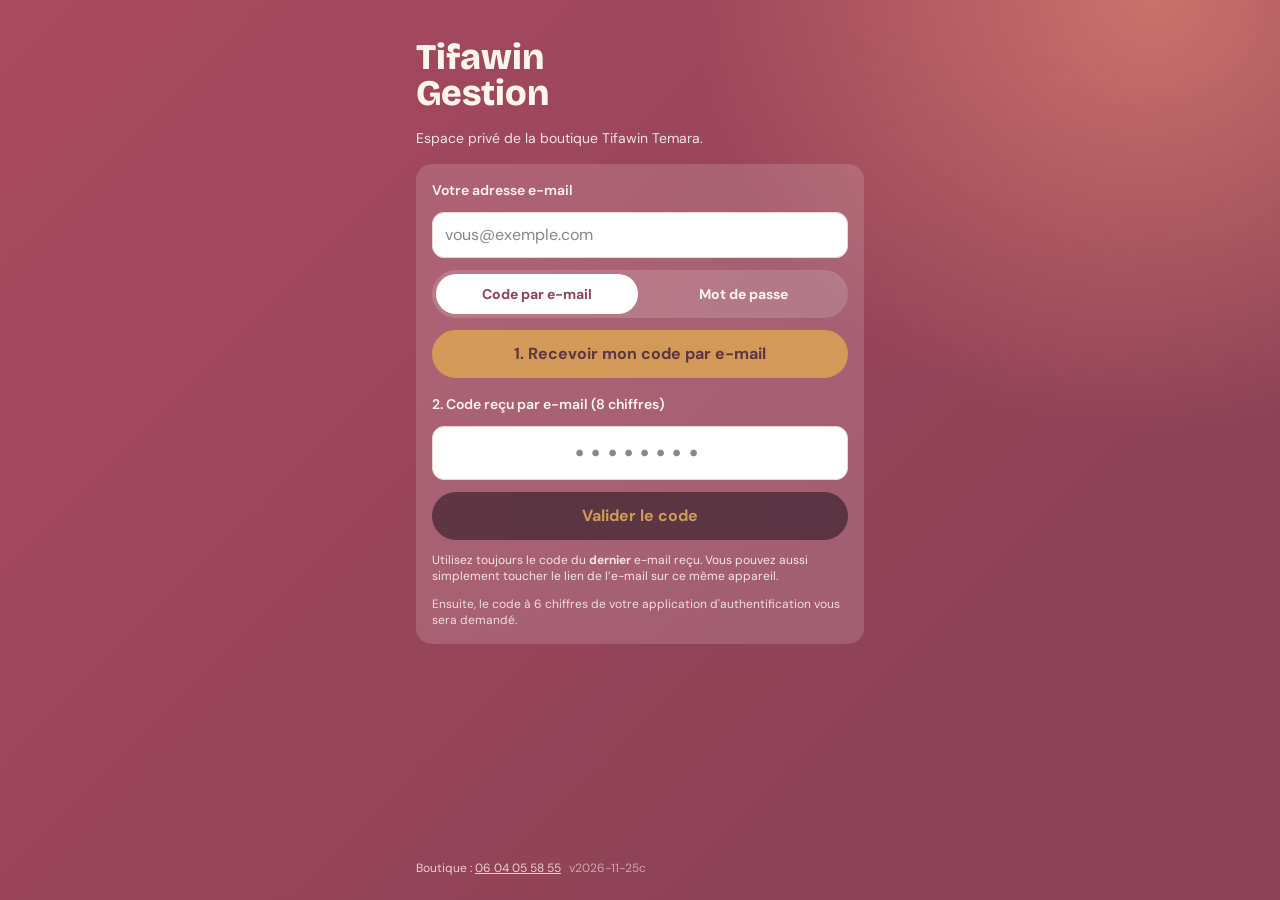
==== commit 05826b2b: "Gestion v2026-11-25c : connexion fiable, équipe / vendeurs (dossier gestion/ seulement)" ====
--- a/gestion/index.html
+++ b/gestion/index.html
@@ -14,8 +14,8 @@
     <link rel="preconnect" href="https://fonts.gstatic.com" crossorigin />
     <link href="https://fonts.googleapis.com/css2?family=Bricolage+Grotesque:opsz,wght@12..96,400..800&family=DM+Sans:opsz,wght@9..40,400..700&display=swap" rel="stylesheet" />
     <title>Tifawin · Gestion</title>
-    <script type="module" crossorigin src="/gestion/assets/index-Dd2kBiCs.js"></script>
-    <link rel="stylesheet" crossorigin href="/gestion/assets/index-C7jbxd5o.css">
+    <script type="module" crossorigin src="/gestion/assets/index-DCPRzM4Z.js"></script>
+    <link rel="stylesheet" crossorigin href="/gestion/assets/index-DMUfIfaF.css">
   </head>
   <body>
     <div id="root"></div>
--- a/gestion/assets/index-DMUfIfaF.css
+++ b/gestion/assets/index-DMUfIfaF.css
@@ -0,0 +1,2 @@
+/*! tailwindcss v4.3.5 | MIT License | https://tailwindcss.com */
+@layer properties{@supports (((-webkit-hyphens:none)) and (not (margin-trim:block))) or ((-moz-orient:inline) and (not (color:rgb(from red r g b)))){*,:before,:after,::backdrop{--tw-font-weight:initial;--tw-border-style:solid;--tw-shadow:0 0 #0000;--tw-shadow-color:initial;--tw-shadow-alpha:100%;--tw-inset-shadow:0 0 #0000;--tw-inset-shadow-color:initial;--tw-inset-shadow-alpha:100%;--tw-ring-color:initial;--tw-ring-shadow:0 0 #0000;--tw-inset-ring-color:initial;--tw-inset-ring-shadow:0 0 #0000;--tw-ring-inset:initial;--tw-ring-offset-width:0px;--tw-ring-offset-color:#fff;--tw-ring-offset-shadow:0 0 #0000;--tw-leading:initial;--tw-tracking:initial;--tw-backdrop-blur:initial;--tw-backdrop-brightness:initial;--tw-backdrop-contrast:initial;--tw-backdrop-grayscale:initial;--tw-backdrop-hue-rotate:initial;--tw-backdrop-invert:initial;--tw-backdrop-opacity:initial;--tw-backdrop-saturate:initial;--tw-backdrop-sepia:initial}}}@layer theme{:root,:host{--font-sans:"DM Sans", system-ui, sans-serif;--font-mono:ui-monospace, SFMono-Regular, Menlo, Monaco, Consolas, "Liberation Mono", "Courier New", monospace;--color-white:#fff;--spacing:.25rem;--container-md:28rem;--container-2xl:42rem;--text-xs:.75rem;--text-xs--line-height:calc(1 / .75);--text-sm:.875rem;--text-sm--line-height:calc(1.25 / .875);--text-base:1rem;--text-base--line-height:calc(1.5 / 1);--text-lg:1.125rem;--text-lg--line-height:calc(1.75 / 1.125);--text-xl:1.25rem;--text-xl--line-height:calc(1.75 / 1.25);--text-2xl:1.5rem;--text-2xl--line-height:calc(2 / 1.5);--text-3xl:1.875rem;--text-3xl--line-height:calc(2.25 / 1.875);--text-4xl:2.25rem;--text-4xl--line-height:calc(2.5 / 2.25);--font-weight-semibold:600;--font-weight-bold:700;--font-weight-extrabold:800;--leading-tight:1.25;--radius-xl:.75rem;--radius-2xl:1rem;--default-transition-duration:.15s;--default-transition-timing-function:cubic-bezier(.4, 0, .2, 1);--default-font-family:var(--font-sans);--default-mono-font-family:var(--font-mono);--color-fire:#f4977a;--color-tang:#ffc2a1;--color-sun:#ffd23f;--color-berry:#a94a60;--color-wine:#8e4257;--color-ink:#140b14;--color-cream:#fff6e9;--color-sand:#f1e4d6;--color-muted:#6d5a66;--color-wa:#25d366;--color-wa-dark:#0e7139;--color-alerte:#9a4a1e;--font-display:"Bricolage Grotesque", "Arial Black", system-ui, sans-serif}}@layer base{*,:after,:before,::backdrop{box-sizing:border-box;border:0 solid;margin:0;padding:0}::file-selector-button{box-sizing:border-box;border:0 solid;margin:0;padding:0}html,:host{-webkit-text-size-adjust:100%;tab-size:4;line-height:1.5;font-family:var(--default-font-family,-apple-system, BlinkMacSystemFont, "Segoe UI", Roboto, "Helvetica Neue", "Noto Sans", Arial, sans-serif, "Apple Color Emoji", "Segoe UI Emoji", "Segoe UI Symbol", "Noto Color Emoji");font-feature-settings:var(--default-font-feature-settings,normal);font-variation-settings:var(--default-font-variation-settings,normal);-webkit-tap-highlight-color:transparent}hr{height:0;color:inherit;border-top-width:1px}abbr:where([title]){-webkit-text-decoration:underline dotted;text-decoration:underline dotted}h1,h2,h3,h4,h5,h6{font-size:inherit;font-weight:inherit}a{color:inherit;-webkit-text-decoration:inherit;-webkit-text-decoration:inherit;-webkit-text-decoration:inherit;-webkit-text-decoration:inherit;text-decoration:inherit}b,strong{font-weight:bolder}code,kbd,samp,pre{font-family:var(--default-mono-font-family,ui-monospace, SFMono-Regular, Menlo, Monaco, Consolas, "Liberation Mono", "Courier New", monospace);font-feature-settings:var(--default-mono-font-feature-settings,normal);font-variation-settings:var(--default-mono-font-variation-settings,normal);font-size:1em}small{font-size:80%}sub,sup{vertical-align:baseline;font-size:75%;line-height:0;position:relative}sub{bottom:-.25em}sup{top:-.5em}table{text-indent:0;border-color:inherit;border-collapse:collapse}:-moz-focusring:where(:not(iframe)){outline:auto}progress{vertical-align:baseline}summary{display:list-item}ol,ul,menu{list-style:none}img,svg,video,canvas,audio,iframe,embed,object{vertical-align:middle;display:block}img,video{max-width:100%;height:auto}button,input,select,optgroup,textarea{font:inherit;font-feature-settings:inherit;font-variation-settings:inherit;letter-spacing:inherit;color:inherit;opacity:1;background-color:#0000;border-radius:0}::file-selector-button{font:inherit;font-feature-settings:inherit;font-variation-settings:inherit;letter-spacing:inherit;color:inherit;opacity:1;background-color:#0000;border-radius:0}:where(select:is([multiple],[size])) optgroup{font-weight:bolder}:where(select:is([multiple],[size])) optgroup option{padding-inline-start:20px}::file-selector-button{margin-inline-end:4px}::placeholder{opacity:1}@supports (not ((-webkit-appearance:-apple-pay-button))) or (contain-intrinsic-size:1px){::placeholder{color:currentColor}@supports (color:color-mix(in lab, red, red)){::placeholder{color:color-mix(in oklab, currentcolor 50%, transparent)}}}textarea{resize:vertical}::-webkit-search-decoration{-webkit-appearance:none}::-webkit-date-and-time-value{min-height:1lh;text-align:inherit}::-webkit-datetime-edit{display:inline-flex}::-webkit-datetime-edit-fields-wrapper{padding:0}::-webkit-datetime-edit{padding-block:0}::-webkit-datetime-edit-year-field{padding-block:0}::-webkit-datetime-edit-month-field{padding-block:0}::-webkit-datetime-edit-day-field{padding-block:0}::-webkit-datetime-edit-hour-field{padding-block:0}::-webkit-datetime-edit-minute-field{padding-block:0}::-webkit-datetime-edit-second-field{padding-block:0}::-webkit-datetime-edit-millisecond-field{padding-block:0}::-webkit-datetime-edit-meridiem-field{padding-block:0}::-webkit-calendar-picker-indicator{line-height:1}:-moz-ui-invalid{box-shadow:none}button,input:where([type=button],[type=reset],[type=submit]){appearance:button}::file-selector-button{appearance:button}::-webkit-inner-spin-button{height:auto}::-webkit-outer-spin-button{height:auto}[hidden]:where(:not([hidden=until-found])){display:none!important}}@layer components;@layer utilities{.visible{visibility:visible}.sr-only{clip-path:inset(50%);white-space:nowrap;border-width:0;width:1px;height:1px;margin:-1px;padding:0;position:absolute;overflow:hidden}.absolute{position:absolute}.fixed{position:fixed}.relative{position:relative}.static{position:static}.sticky{position:sticky}.inset-x-0{inset-inline:0}.inset-x-1{inset-inline:var(--spacing)}.inset-y-0{inset-block:0}.top-0{top:0}.top-1{top:var(--spacing)}.right-1{right:var(--spacing)}.right-2{right:calc(var(--spacing) * 2)}.bottom-0{bottom:0}.bottom-1{bottom:var(--spacing)}.bottom-16{bottom:calc(var(--spacing) * 16)}.left-1{left:var(--spacing)}.left-6{left:calc(var(--spacing) * 6)}.z-10{z-index:10}.z-20{z-index:20}.m-3{margin:calc(var(--spacing) * 3)}.mx-auto{margin-inline:auto}.my-auto{margin-block:auto}.etiquette{margin-top:calc(var(--spacing) * 3);margin-bottom:var(--spacing);font-size:var(--text-xs);line-height:var(--tw-leading,var(--text-xs--line-height));--tw-font-weight:var(--font-weight-semibold);font-weight:var(--font-weight-semibold);color:var(--color-muted);display:block}.mt-1{margin-top:var(--spacing)}.mt-2{margin-top:calc(var(--spacing) * 2)}.mt-3{margin-top:calc(var(--spacing) * 3)}.mt-4{margin-top:calc(var(--spacing) * 4)}.mt-5{margin-top:calc(var(--spacing) * 5)}.mt-8{margin-top:calc(var(--spacing) * 8)}.mt-auto{margin-top:auto}.mb-1{margin-bottom:var(--spacing)}.ml-2{margin-left:calc(var(--spacing) * 2)}.btn-ink{justify-content:center;align-items:center;gap:calc(var(--spacing) * 2);padding-inline:calc(var(--spacing) * 4);padding-block:calc(var(--spacing) * 3);--tw-font-weight:var(--font-weight-bold);font-weight:var(--font-weight-bold);transition-property:color,background-color,border-color,outline-color,text-decoration-color,fill,stroke,--tw-gradient-from,--tw-gradient-via,--tw-gradient-to,opacity,box-shadow,transform,translate,scale,rotate,filter,-webkit-backdrop-filter,backdrop-filter,display,content-visibility,overlay,pointer-events;transition-timing-function:var(--tw-ease,var(--default-transition-timing-function));transition-duration:var(--tw-duration,var(--default-transition-duration));border-radius:2147483647px;display:inline-flex}.btn-ink:active{scale:.98}.btn-ink:disabled{opacity:.5}.btn-ink{background-color:var(--color-ink);color:var(--color-sun)}.btn-light{justify-content:center;align-items:center;gap:calc(var(--spacing) * 2);padding-inline:calc(var(--spacing) * 4);padding-block:calc(var(--spacing) * 3);--tw-font-weight:var(--font-weight-bold);font-weight:var(--font-weight-bold);transition-property:color,background-color,border-color,outline-color,text-decoration-color,fill,stroke,--tw-gradient-from,--tw-gradient-via,--tw-gradient-to,opacity,box-shadow,transform,translate,scale,rotate,filter,-webkit-backdrop-filter,backdrop-filter,display,content-visibility,overlay,pointer-events;transition-timing-function:var(--tw-ease,var(--default-transition-timing-function));transition-duration:var(--tw-duration,var(--default-transition-duration));border-radius:2147483647px;display:inline-flex}.btn-light:active{scale:.98}.btn-light:disabled{opacity:.5}.btn-light{background-color:var(--color-sand);color:var(--color-ink)}.btn-sun{justify-content:center;align-items:center;gap:calc(var(--spacing) * 2);padding-inline:calc(var(--spacing) * 4);padding-block:calc(var(--spacing) * 3);--tw-font-weight:var(--font-weight-bold);font-weight:var(--font-weight-bold);transition-property:color,background-color,border-color,outline-color,text-decoration-color,fill,stroke,--tw-gradient-from,--tw-gradient-via,--tw-gradient-to,opacity,box-shadow,transform,translate,scale,rotate,filter,-webkit-backdrop-filter,backdrop-filter,display,content-visibility,overlay,pointer-events;transition-timing-function:var(--tw-ease,var(--default-transition-timing-function));transition-duration:var(--tw-duration,var(--default-transition-duration));border-radius:2147483647px;display:inline-flex}.btn-sun:active{scale:.98}.btn-sun:disabled{opacity:.5}.btn-sun{background-color:var(--color-sun);color:var(--color-ink)}.btn{justify-content:center;align-items:center;gap:calc(var(--spacing) * 2);padding-inline:calc(var(--spacing) * 4);padding-block:calc(var(--spacing) * 3);--tw-font-weight:var(--font-weight-bold);font-weight:var(--font-weight-bold);transition-property:color,background-color,border-color,outline-color,text-decoration-color,fill,stroke,--tw-gradient-from,--tw-gradient-via,--tw-gradient-to,opacity,box-shadow,transform,translate,scale,rotate,filter,-webkit-backdrop-filter,backdrop-filter,display,content-visibility,overlay,pointer-events;transition-timing-function:var(--tw-ease,var(--default-transition-timing-function));transition-duration:var(--tw-duration,var(--default-transition-duration));border-radius:2147483647px;display:inline-flex}.btn:active{scale:.98}.btn:disabled{opacity:.5}.block{display:block}.contents{display:contents}.flex{display:flex}.grid{display:grid}.hidden{display:none}.inline-block{display:inline-block}.table{display:table}.size-5{width:calc(var(--spacing) * 5);height:calc(var(--spacing) * 5)}.size-7{width:calc(var(--spacing) * 7);height:calc(var(--spacing) * 7)}.size-9{width:calc(var(--spacing) * 9);height:calc(var(--spacing) * 9)}.size-16{width:calc(var(--spacing) * 16);height:calc(var(--spacing) * 16)}.size-24{width:calc(var(--spacing) * 24);height:calc(var(--spacing) * 24)}.size-full{width:100%;height:100%}.h-1{height:var(--spacing)}.h-7{height:calc(var(--spacing) * 7)}.h-8{height:calc(var(--spacing) * 8)}.min-h-dvh{min-height:100dvh}.champ{border-radius:var(--radius-xl);border-style:var(--tw-border-style);background-color:var(--color-white);width:100%;padding-inline:calc(var(--spacing) * 3);padding-block:calc(var(--spacing) * 2.5);color:var(--color-ink);--tw-outline-style:none;border-width:1.5px;border-color:#e8d9cc;outline-style:none;font-size:16px}.champ:focus{border-color:var(--color-fire)}.w-8{width:calc(var(--spacing) * 8)}.w-12{width:calc(var(--spacing) * 12)}.w-44{width:calc(var(--spacing) * 44)}.w-auto{width:auto}.w-full{width:100%}.max-w-2xl{max-width:var(--container-2xl)}.max-w-md{max-width:var(--container-md)}.min-w-0{min-width:0}.flex-1{flex:1}.flex-none{flex:none}.cursor-pointer{cursor:pointer}.list-decimal{list-style-type:decimal}.grid-cols-2{grid-template-columns:repeat(2,minmax(0,1fr))}.grid-cols-3{grid-template-columns:repeat(3,minmax(0,1fr))}.flex-col{flex-direction:column}.flex-wrap{flex-wrap:wrap}.place-items-center{place-items:center}.items-center{align-items:center}.justify-between{justify-content:space-between}.justify-center{justify-content:center}.gap-1{gap:var(--spacing)}.gap-2{gap:calc(var(--spacing) * 2)}.gap-3{gap:calc(var(--spacing) * 3)}.gap-4{gap:calc(var(--spacing) * 4)}.truncate{text-overflow:ellipsis;white-space:nowrap;overflow:hidden}.overflow-hidden{overflow:hidden}.carte{border-radius:var(--radius-2xl);background-color:var(--color-white);padding:calc(var(--spacing) * 3);--tw-shadow:0 1px 0 var(--tw-shadow-color,#e8d9cc);box-shadow:var(--tw-inset-shadow), var(--tw-inset-ring-shadow), var(--tw-ring-offset-shadow), var(--tw-ring-shadow), var(--tw-shadow)}.rounded-2xl{border-radius:var(--radius-2xl)}.rounded-full{border-radius:2147483647px}.rounded-xl{border-radius:var(--radius-xl)}.border-2{border-style:var(--tw-border-style);border-width:2px}.border-t{border-top-style:var(--tw-border-style);border-top-width:1px}.border-dashed{--tw-border-style:dashed;border-style:dashed}.border-none{--tw-border-style:none;border-style:none}.border-\[\#e8d9cc\]{border-color:#e8d9cc}.border-berry{border-color:var(--color-berry)}.border-fire{border-color:var(--color-fire)}.border-sand{border-color:var(--color-sand)}.bg-\[\#d9c9bb\]{background-color:#d9c9bb}.bg-\[\#dff5e7\]{background-color:#dff5e7}.bg-\[\#e3f5e9\]{background-color:#e3f5e9}.bg-\[\#fbeef0\]{background-color:#fbeef0}.bg-\[\#fbf3ea\]{background-color:#fbf3ea}.bg-\[\#fde2e2\]{background-color:#fde2e2}.bg-berry{background-color:var(--color-berry)}.bg-cream{background-color:var(--color-cream)}.bg-ink{background-color:var(--color-ink)}.bg-sand{background-color:var(--color-sand)}.bg-tang{background-color:var(--color-tang)}.bg-transparent{background-color:#0000}.bg-wa{background-color:var(--color-wa)}.bg-white{background-color:var(--color-white)}.bg-white\/15{background-color:#ffffff26}@supports (color:color-mix(in lab, red, red)){.bg-white\/15{background-color:color-mix(in oklab, var(--color-white) 15%, transparent)}}.bg-white\/20{background-color:#fff3}@supports (color:color-mix(in lab, red, red)){.bg-white\/20{background-color:color-mix(in oklab, var(--color-white) 20%, transparent)}}.bg-white\/90{background-color:#ffffffe6}@supports (color:color-mix(in lab, red, red)){.bg-white\/90{background-color:color-mix(in oklab, var(--color-white) 90%, transparent)}}.bg-white\/95{background-color:#fffffff2}@supports (color:color-mix(in lab, red, red)){.bg-white\/95{background-color:color-mix(in oklab, var(--color-white) 95%, transparent)}}.object-cover{object-fit:cover}.p-1{padding:var(--spacing)}.p-2{padding:calc(var(--spacing) * 2)}.p-3{padding:calc(var(--spacing) * 3)}.p-4{padding:calc(var(--spacing) * 4)}.p-6{padding:calc(var(--spacing) * 6)}.px-1{padding-inline:var(--spacing)}.px-2{padding-inline:calc(var(--spacing) * 2)}.px-3{padding-inline:calc(var(--spacing) * 3)}.px-4{padding-inline:calc(var(--spacing) * 4)}.px-5{padding-inline:calc(var(--spacing) * 5)}.py-0\.5{padding-block:calc(var(--spacing) * .5)}.py-1{padding-block:var(--spacing)}.py-1\.5{padding-block:calc(var(--spacing) * 1.5)}.py-2{padding-block:calc(var(--spacing) * 2)}.py-2\.5{padding-block:calc(var(--spacing) * 2.5)}.py-3{padding-block:calc(var(--spacing) * 3)}.pt-3{padding-top:calc(var(--spacing) * 3)}.pt-4{padding-top:calc(var(--spacing) * 4)}.pt-6{padding-top:calc(var(--spacing) * 6)}.pt-10{padding-top:calc(var(--spacing) * 10)}.pr-20{padding-right:calc(var(--spacing) * 20)}.pb-3{padding-bottom:calc(var(--spacing) * 3)}.pb-4{padding-bottom:calc(var(--spacing) * 4)}.pb-6{padding-bottom:calc(var(--spacing) * 6)}.pb-24{padding-bottom:calc(var(--spacing) * 24)}.pb-\[env\(safe-area-inset-bottom\)\]{padding-bottom:env(safe-area-inset-bottom)}.pl-5{padding-left:calc(var(--spacing) * 5)}.text-center{text-align:center}.text-left{text-align:left}.text-right{text-align:right}.font-display{font-family:var(--font-display)}.font-mono{font-family:var(--font-mono)}.text-2xl{font-size:var(--text-2xl);line-height:var(--tw-leading,var(--text-2xl--line-height))}.text-3xl{font-size:var(--text-3xl);line-height:var(--tw-leading,var(--text-3xl--line-height))}.text-4xl{font-size:var(--text-4xl);line-height:var(--tw-leading,var(--text-4xl--line-height))}.text-base{font-size:var(--text-base);line-height:var(--tw-leading,var(--text-base--line-height))}.text-lg{font-size:var(--text-lg);line-height:var(--tw-leading,var(--text-lg--line-height))}.text-sm{font-size:var(--text-sm);line-height:var(--tw-leading,var(--text-sm--line-height))}.text-xl{font-size:var(--text-xl);line-height:var(--tw-leading,var(--text-xl--line-height))}.text-xs{font-size:var(--text-xs);line-height:var(--tw-leading,var(--text-xs--line-height))}.text-\[10px\]{font-size:10px}.text-\[11px\]{font-size:11px}.text-\[12px\]{font-size:12px}.leading-none{--tw-leading:1;line-height:1}.leading-tight{--tw-leading:var(--leading-tight);line-height:var(--leading-tight)}.font-bold{--tw-font-weight:var(--font-weight-bold);font-weight:var(--font-weight-bold)}.font-extrabold{--tw-font-weight:var(--font-weight-extrabold);font-weight:var(--font-weight-extrabold)}.font-semibold{--tw-font-weight:var(--font-weight-semibold);font-weight:var(--font-weight-semibold)}.tracking-\[\.3em\]{--tw-tracking:.3em;letter-spacing:.3em}.tracking-\[\.4em\]{--tw-tracking:.4em;letter-spacing:.4em}.break-all{word-break:break-all}.whitespace-nowrap{white-space:nowrap}.text-\[\#8a1020\]{color:#8a1020}.text-alerte{color:var(--color-alerte)}.text-berry{color:var(--color-berry)}.text-cream{color:var(--color-cream)}.text-ink{color:var(--color-ink)}.text-muted{color:var(--color-muted)}.text-sun{color:var(--color-sun)}.text-wa-dark{color:var(--color-wa-dark)}.text-wine{color:var(--color-wine)}.underline{text-decoration-line:underline}.opacity-70{opacity:.7}.opacity-80{opacity:.8}.opacity-85{opacity:.85}.opacity-90{opacity:.9}.shadow-lg{--tw-shadow:0 10px 15px -3px var(--tw-shadow-color,#0000001a), 0 4px 6px -4px var(--tw-shadow-color,#0000001a);box-shadow:var(--tw-inset-shadow), var(--tw-inset-ring-shadow), var(--tw-ring-offset-shadow), var(--tw-ring-shadow), var(--tw-shadow)}.ring-4{--tw-ring-shadow:var(--tw-ring-inset, ) 0 0 0 calc(4px + var(--tw-ring-offset-width)) var(--tw-ring-color,currentcolor);box-shadow:var(--tw-inset-shadow), var(--tw-inset-ring-shadow), var(--tw-ring-offset-shadow), var(--tw-ring-shadow), var(--tw-shadow)}.ring-sun{--tw-ring-color:var(--color-sun)}.backdrop-blur{--tw-backdrop-blur:blur(8px);-webkit-backdrop-filter:var(--tw-backdrop-blur, ) var(--tw-backdrop-brightness, ) var(--tw-backdrop-contrast, ) var(--tw-backdrop-grayscale, ) var(--tw-backdrop-hue-rotate, ) var(--tw-backdrop-invert, ) var(--tw-backdrop-opacity, ) var(--tw-backdrop-saturate, ) var(--tw-backdrop-sepia, );backdrop-filter:var(--tw-backdrop-blur, ) var(--tw-backdrop-brightness, ) var(--tw-backdrop-contrast, ) var(--tw-backdrop-grayscale, ) var(--tw-backdrop-hue-rotate, ) var(--tw-backdrop-invert, ) var(--tw-backdrop-opacity, ) var(--tw-backdrop-saturate, ) var(--tw-backdrop-sepia, )}.transition{transition-property:color,background-color,border-color,outline-color,text-decoration-color,fill,stroke,--tw-gradient-from,--tw-gradient-via,--tw-gradient-to,opacity,box-shadow,transform,translate,scale,rotate,filter,-webkit-backdrop-filter,backdrop-filter,display,content-visibility,overlay,pointer-events;transition-timing-function:var(--tw-ease,var(--default-transition-timing-function));transition-duration:var(--tw-duration,var(--default-transition-duration))}.transition-all{transition-property:all;transition-timing-function:var(--tw-ease,var(--default-transition-timing-function));transition-duration:var(--tw-duration,var(--default-transition-duration))}.disabled\:opacity-30:disabled{opacity:.3}}html,body{background:var(--color-cream);color:var(--color-ink)}body{font-family:var(--font-sans);-webkit-tap-highlight-color:transparent}.grad{background:radial-gradient(60% 80% at 90% 0%, #f4977a8c 0%, transparent 60%), linear-gradient(135deg, var(--color-berry), var(--color-wine) 75%)}@property --tw-font-weight{syntax:"*";inherits:false}@property --tw-border-style{syntax:"*";inherits:false;initial-value:solid}@property --tw-shadow{syntax:"*";inherits:false;initial-value:0 0 #0000}@property --tw-shadow-color{syntax:"*";inherits:false}@property --tw-shadow-alpha{syntax:"<percentage>";inherits:false;initial-value:100%}@property --tw-inset-shadow{syntax:"*";inherits:false;initial-value:0 0 #0000}@property --tw-inset-shadow-color{syntax:"*";inherits:false}@property --tw-inset-shadow-alpha{syntax:"<percentage>";inherits:false;initial-value:100%}@property --tw-ring-color{syntax:"*";inherits:false}@property --tw-ring-shadow{syntax:"*";inherits:false;initial-value:0 0 #0000}@property --tw-inset-ring-color{syntax:"*";inherits:false}@property --tw-inset-ring-shadow{syntax:"*";inherits:false;initial-value:0 0 #0000}@property --tw-ring-inset{syntax:"*";inherits:false}@property --tw-ring-offset-width{syntax:"<length>";inherits:false;initial-value:0}@property --tw-ring-offset-color{syntax:"*";inherits:false;initial-value:#fff}@property --tw-ring-offset-shadow{syntax:"*";inherits:false;initial-value:0 0 #0000}@property --tw-leading{syntax:"*";inherits:false}@property --tw-tracking{syntax:"*";inherits:false}@property --tw-backdrop-blur{syntax:"*";inherits:false}@property --tw-backdrop-brightness{syntax:"*";inherits:false}@property --tw-backdrop-contrast{syntax:"*";inherits:false}@property --tw-backdrop-grayscale{syntax:"*";inherits:false}@property --tw-backdrop-hue-rotate{syntax:"*";inherits:false}@property --tw-backdrop-invert{syntax:"*";inherits:false}@property --tw-backdrop-opacity{syntax:"*";inherits:false}@property --tw-backdrop-saturate{syntax:"*";inherits:false}@property --tw-backdrop-sepia{syntax:"*";inherits:false}
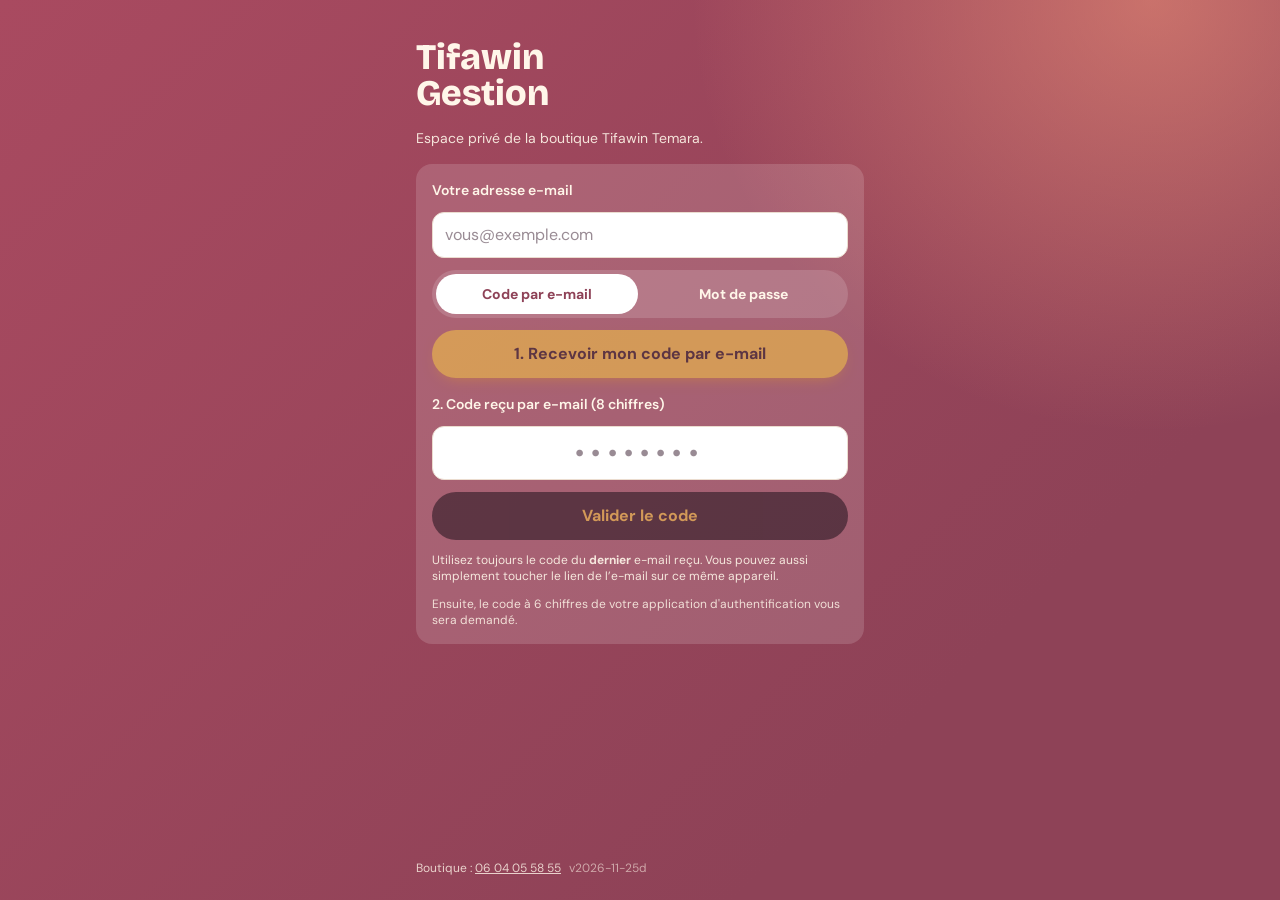
==== commit 984fa6ed: "Gestion v2026-11-25d : organisation par rayons (gestion/ seulement)" ====
--- a/gestion/index.html
+++ b/gestion/index.html
@@ -14,8 +14,8 @@
     <link rel="preconnect" href="https://fonts.gstatic.com" crossorigin />
     <link href="https://fonts.googleapis.com/css2?family=Bricolage+Grotesque:opsz,wght@12..96,400..800&family=DM+Sans:opsz,wght@9..40,400..700&display=swap" rel="stylesheet" />
     <title>Tifawin · Gestion</title>
-    <script type="module" crossorigin src="/gestion/assets/index-DCPRzM4Z.js"></script>
-    <link rel="stylesheet" crossorigin href="/gestion/assets/index-DMUfIfaF.css">
+    <script type="module" crossorigin src="/gestion/assets/index-B6YamLjj.js"></script>
+    <link rel="stylesheet" crossorigin href="/gestion/assets/index-CuHe-x0b.css">
   </head>
   <body>
     <div id="root"></div>
--- a/gestion/assets/index-CuHe-x0b.css
+++ b/gestion/assets/index-CuHe-x0b.css
@@ -0,0 +1,2 @@
+/*! tailwindcss v4.3.5 | MIT License | https://tailwindcss.com */
+@layer properties{@supports (((-webkit-hyphens:none)) and (not (margin-trim:block))) or ((-moz-orient:inline) and (not (color:rgb(from red r g b)))){*,:before,:after,::backdrop{--tw-font-weight:initial;--tw-duration:initial;--tw-shadow:0 0 #0000;--tw-shadow-color:initial;--tw-shadow-alpha:100%;--tw-inset-shadow:0 0 #0000;--tw-inset-shadow-color:initial;--tw-inset-shadow-alpha:100%;--tw-ring-color:initial;--tw-ring-shadow:0 0 #0000;--tw-inset-ring-color:initial;--tw-inset-ring-shadow:0 0 #0000;--tw-ring-inset:initial;--tw-ring-offset-width:0px;--tw-ring-offset-color:#fff;--tw-ring-offset-shadow:0 0 #0000;--tw-blur:initial;--tw-brightness:initial;--tw-contrast:initial;--tw-grayscale:initial;--tw-hue-rotate:initial;--tw-invert:initial;--tw-opacity:initial;--tw-saturate:initial;--tw-sepia:initial;--tw-drop-shadow:initial;--tw-drop-shadow-color:initial;--tw-drop-shadow-alpha:100%;--tw-drop-shadow-size:initial;--tw-border-style:solid;--tw-scale-x:1;--tw-scale-y:1;--tw-scale-z:1;--tw-space-x-reverse:0;--tw-leading:initial;--tw-tracking:initial;--tw-backdrop-blur:initial;--tw-backdrop-brightness:initial;--tw-backdrop-contrast:initial;--tw-backdrop-grayscale:initial;--tw-backdrop-hue-rotate:initial;--tw-backdrop-invert:initial;--tw-backdrop-opacity:initial;--tw-backdrop-saturate:initial;--tw-backdrop-sepia:initial}}}@layer theme{:root,:host{--font-sans:"DM Sans", system-ui, sans-serif;--font-mono:ui-monospace, SFMono-Regular, Menlo, Monaco, Consolas, "Liberation Mono", "Courier New", monospace;--color-white:var(--surface);--spacing:.25rem;--container-md:28rem;--container-xl:36rem;--container-2xl:42rem;--container-3xl:48rem;--container-7xl:80rem;--text-xs:.75rem;--text-xs--line-height:calc(1 / .75);--text-sm:.875rem;--text-sm--line-height:calc(1.25 / .875);--text-base:1rem;--text-base--line-height:calc(1.5 / 1);--text-lg:1.125rem;--text-lg--line-height:calc(1.75 / 1.125);--text-xl:1.25rem;--text-xl--line-height:calc(1.75 / 1.25);--text-2xl:1.5rem;--text-2xl--line-height:calc(2 / 1.5);--text-3xl:1.875rem;--text-3xl--line-height:calc(2.25 / 1.875);--text-4xl:2.25rem;--text-4xl--line-height:calc(2.5 / 2.25);--text-5xl:3rem;--text-5xl--line-height:1;--font-weight-semibold:600;--font-weight-bold:700;--font-weight-extrabold:800;--tracking-wide:.025em;--leading-tight:1.25;--leading-snug:1.375;--radius-xl:.75rem;--radius-2xl:1rem;--radius-3xl:1.5rem;--animate-pulse:pulse 2s cubic-bezier(.4, 0, .6, 1) infinite;--blur-md:12px;--blur-xl:24px;--default-transition-duration:.15s;--default-transition-timing-function:cubic-bezier(.4, 0, .2, 1);--default-font-family:var(--font-sans);--default-mono-font-family:var(--font-mono);--color-fire:#f4977a;--color-tang:#ffc2a1;--color-sun:#ffd23f;--color-sun-2:#ffc21f;--color-berry:#a94a60;--color-wine:#8e4257;--color-nuit:#140b14;--color-cream:#fff6e9;--color-wa:#25d366;--color-wa-dark:#0e7139;--color-alerte:#9a4a1e;--color-page:var(--page);--color-surface:var(--surface);--color-sand:var(--sand);--color-ink:var(--ink);--color-muted:var(--muted);--color-line:var(--line);--font-display:"Bricolage Grotesque", "Arial Black", system-ui, sans-serif;--ease-doux:cubic-bezier(.2, .8, .2, 1)}}@layer base{*,:after,:before,::backdrop{box-sizing:border-box;border:0 solid;margin:0;padding:0}::file-selector-button{box-sizing:border-box;border:0 solid;margin:0;padding:0}html,:host{-webkit-text-size-adjust:100%;tab-size:4;line-height:1.5;font-family:var(--default-font-family,-apple-system, BlinkMacSystemFont, "Segoe UI", Roboto, "Helvetica Neue", "Noto Sans", Arial, sans-serif, "Apple Color Emoji", "Segoe UI Emoji", "Segoe UI Symbol", "Noto Color Emoji");font-feature-settings:var(--default-font-feature-settings,normal);font-variation-settings:var(--default-font-variation-settings,normal);-webkit-tap-highlight-color:transparent}hr{height:0;color:inherit;border-top-width:1px}abbr:where([title]){-webkit-text-decoration:underline dotted;text-decoration:underline dotted}h1,h2,h3,h4,h5,h6{font-size:inherit;font-weight:inherit}a{color:inherit;-webkit-text-decoration:inherit;-webkit-text-decoration:inherit;-webkit-text-decoration:inherit;-webkit-text-decoration:inherit;text-decoration:inherit}b,strong{font-weight:bolder}code,kbd,samp,pre{font-family:var(--default-mono-font-family,ui-monospace, SFMono-Regular, Menlo, Monaco, Consolas, "Liberation Mono", "Courier New", monospace);font-feature-settings:var(--default-mono-font-feature-settings,normal);font-variation-settings:var(--default-mono-font-variation-settings,normal);font-size:1em}small{font-size:80%}sub,sup{vertical-align:baseline;font-size:75%;line-height:0;position:relative}sub{bottom:-.25em}sup{top:-.5em}table{text-indent:0;border-color:inherit;border-collapse:collapse}:-moz-focusring:where(:not(iframe)){outline:auto}progress{vertical-align:baseline}summary{display:list-item}ol,ul,menu{list-style:none}img,svg,video,canvas,audio,iframe,embed,object{vertical-align:middle;display:block}img,video{max-width:100%;height:auto}button,input,select,optgroup,textarea{font:inherit;font-feature-settings:inherit;font-variation-settings:inherit;letter-spacing:inherit;color:inherit;opacity:1;background-color:#0000;border-radius:0}::file-selector-button{font:inherit;font-feature-settings:inherit;font-variation-settings:inherit;letter-spacing:inherit;color:inherit;opacity:1;background-color:#0000;border-radius:0}:where(select:is([multiple],[size])) optgroup{font-weight:bolder}:where(select:is([multiple],[size])) optgroup option{padding-inline-start:20px}::file-selector-button{margin-inline-end:4px}::placeholder{opacity:1}@supports (not ((-webkit-appearance:-apple-pay-button))) or (contain-intrinsic-size:1px){::placeholder{color:currentColor}@supports (color:color-mix(in lab, red, red)){::placeholder{color:color-mix(in oklab, currentcolor 50%, transparent)}}}textarea{resize:vertical}::-webkit-search-decoration{-webkit-appearance:none}::-webkit-date-and-time-value{min-height:1lh;text-align:inherit}::-webkit-datetime-edit{display:inline-flex}::-webkit-datetime-edit-fields-wrapper{padding:0}::-webkit-datetime-edit{padding-block:0}::-webkit-datetime-edit-year-field{padding-block:0}::-webkit-datetime-edit-month-field{padding-block:0}::-webkit-datetime-edit-day-field{padding-block:0}::-webkit-datetime-edit-hour-field{padding-block:0}::-webkit-datetime-edit-minute-field{padding-block:0}::-webkit-datetime-edit-second-field{padding-block:0}::-webkit-datetime-edit-millisecond-field{padding-block:0}::-webkit-datetime-edit-meridiem-field{padding-block:0}::-webkit-calendar-picker-indicator{line-height:1}:-moz-ui-invalid{box-shadow:none}button,input:where([type=button],[type=reset],[type=submit]){appearance:button}::file-selector-button{appearance:button}::-webkit-inner-spin-button{height:auto}::-webkit-outer-spin-button{height:auto}[hidden]:where(:not([hidden=until-found])){display:none!important}}@layer components;@layer utilities{.visible{visibility:visible}.sr-only{clip-path:inset(50%);white-space:nowrap;border-width:0;width:1px;height:1px;margin:-1px;padding:0;position:absolute;overflow:hidden}.absolute{position:absolute}.fixed{position:fixed}.relative{position:relative}.static{position:static}.sticky{position:sticky}.inset-0{inset:0}.inset-x-0{inset-inline:0}.inset-x-1\.5{inset-inline:calc(var(--spacing) * 1.5)}.inset-y-0{inset-block:0}.-top-3{top:calc(var(--spacing) * -3)}.top-0{top:0}.top-1{top:var(--spacing)}.top-1\.5{top:calc(var(--spacing) * 1.5)}.top-2{top:calc(var(--spacing) * 2)}.top-\[var\(--haut-entete\)\]{top:var(--haut-entete)}.-right-1{right:calc(var(--spacing) * -1)}.-right-3{right:calc(var(--spacing) * -3)}.right-1\.5{right:calc(var(--spacing) * 1.5)}.right-2{right:calc(var(--spacing) * 2)}.right-4{right:calc(var(--spacing) * 4)}.-bottom-1{bottom:calc(var(--spacing) * -1)}.bottom-0{bottom:0}.bottom-1\.5{bottom:calc(var(--spacing) * 1.5)}.bottom-\[calc\(4\.4rem\+env\(safe-area-inset-bottom\)\)\]{bottom:calc(4.4rem + env(safe-area-inset-bottom))}.bottom-\[calc\(5\.5rem\+env\(safe-area-inset-bottom\)\)\]{bottom:calc(5.5rem + env(safe-area-inset-bottom))}.left-0{left:0}.left-1{left:var(--spacing)}.left-2{left:calc(var(--spacing) * 2)}.left-7{left:calc(var(--spacing) * 7)}.z-10{z-index:10}.z-20{z-index:20}.z-30{z-index:30}.col-span-2{grid-column:span 2/span 2}.col-span-3{grid-column:span 3/span 3}.row-span-2{grid-row:span 2/span 2}.m-3{margin:calc(var(--spacing) * 3)}.mx-3{margin-inline:calc(var(--spacing) * 3)}.mx-auto{margin-inline:auto}.my-auto{margin-block:auto}.etiquette{margin-top:calc(var(--spacing) * 3);margin-bottom:var(--spacing);font-size:var(--text-xs);line-height:var(--tw-leading,var(--text-xs--line-height));--tw-font-weight:var(--font-weight-semibold);font-weight:var(--font-weight-semibold);color:var(--color-muted);display:block}.mt-0{margin-top:0}.mt-0\.5{margin-top:calc(var(--spacing) * .5)}.mt-1{margin-top:var(--spacing)}.mt-2{margin-top:calc(var(--spacing) * 2)}.mt-3{margin-top:calc(var(--spacing) * 3)}.mt-4{margin-top:calc(var(--spacing) * 4)}.mt-5{margin-top:calc(var(--spacing) * 5)}.mt-6{margin-top:calc(var(--spacing) * 6)}.mt-7{margin-top:calc(var(--spacing) * 7)}.mt-8{margin-top:calc(var(--spacing) * 8)}.mt-auto{margin-top:auto}.mb-3{margin-bottom:calc(var(--spacing) * 3)}.ml-2{margin-left:calc(var(--spacing) * 2)}.btn-sun{justify-content:center;align-items:center;gap:calc(var(--spacing) * 2);padding-inline:calc(var(--spacing) * 4);padding-block:calc(var(--spacing) * 3);--tw-font-weight:var(--font-weight-bold);font-weight:var(--font-weight-bold);transition-property:color,background-color,border-color,outline-color,text-decoration-color,fill,stroke,--tw-gradient-from,--tw-gradient-via,--tw-gradient-to,opacity,box-shadow,transform,translate,scale,rotate,filter,-webkit-backdrop-filter,backdrop-filter,display,content-visibility,overlay,pointer-events;transition-timing-function:var(--tw-ease,var(--default-transition-timing-function));transition-duration:var(--tw-duration,var(--default-transition-duration));--tw-duration:.2s;border-radius:2147483647px;transition-duration:.2s;display:inline-flex}.btn-sun:active{scale:.97}.btn-sun:disabled{opacity:.5}.btn-sun{background-color:var(--color-sun);color:var(--color-nuit);--tw-shadow:0 6px 16px -8px var(--tw-shadow-color,#ffb400cc);box-shadow:var(--tw-inset-shadow), var(--tw-inset-ring-shadow), var(--tw-ring-offset-shadow), var(--tw-ring-shadow), var(--tw-shadow)}@media (hover:hover){.btn-sun:hover{background-color:var(--color-sun-2)}}.btn-light{justify-content:center;align-items:center;gap:calc(var(--spacing) * 2);padding-inline:calc(var(--spacing) * 4);padding-block:calc(var(--spacing) * 3);--tw-font-weight:var(--font-weight-bold);font-weight:var(--font-weight-bold);transition-property:color,background-color,border-color,outline-color,text-decoration-color,fill,stroke,--tw-gradient-from,--tw-gradient-via,--tw-gradient-to,opacity,box-shadow,transform,translate,scale,rotate,filter,-webkit-backdrop-filter,backdrop-filter,display,content-visibility,overlay,pointer-events;transition-timing-function:var(--tw-ease,var(--default-transition-timing-function));transition-duration:var(--tw-duration,var(--default-transition-duration));--tw-duration:.2s;border-radius:2147483647px;transition-duration:.2s;display:inline-flex}.btn-light:active{scale:.97}.btn-light:disabled{opacity:.5}.btn-light{background-color:var(--color-sand);color:var(--color-ink)}@media (hover:hover){.btn-light:hover{--tw-brightness:brightness(95%);filter:var(--tw-blur, ) var(--tw-brightness, ) var(--tw-contrast, ) var(--tw-grayscale, ) var(--tw-hue-rotate, ) var(--tw-invert, ) var(--tw-saturate, ) var(--tw-sepia, ) var(--tw-drop-shadow, )}}.btn-ink{justify-content:center;align-items:center;gap:calc(var(--spacing) * 2);padding-inline:calc(var(--spacing) * 4);padding-block:calc(var(--spacing) * 3);--tw-font-weight:var(--font-weight-bold);font-weight:var(--font-weight-bold);transition-property:color,background-color,border-color,outline-color,text-decoration-color,fill,stroke,--tw-gradient-from,--tw-gradient-via,--tw-gradient-to,opacity,box-shadow,transform,translate,scale,rotate,filter,-webkit-backdrop-filter,backdrop-filter,display,content-visibility,overlay,pointer-events;transition-timing-function:var(--tw-ease,var(--default-transition-timing-function));transition-duration:var(--tw-duration,var(--default-transition-duration));--tw-duration:.2s;border-radius:2147483647px;transition-duration:.2s;display:inline-flex}.btn-ink:active{scale:.97}.btn-ink:disabled{opacity:.5}.btn-ink{background-color:var(--color-nuit);color:var(--color-sun)}.btn-ink:where([data-theme=dark],[data-theme=dark] *){background-color:var(--color-sun);color:var(--color-nuit)}.btn{justify-content:center;align-items:center;gap:calc(var(--spacing) * 2);padding-inline:calc(var(--spacing) * 4);padding-block:calc(var(--spacing) * 3);--tw-font-weight:var(--font-weight-bold);font-weight:var(--font-weight-bold);transition-property:color,background-color,border-color,outline-color,text-decoration-color,fill,stroke,--tw-gradient-from,--tw-gradient-via,--tw-gradient-to,opacity,box-shadow,transform,translate,scale,rotate,filter,-webkit-backdrop-filter,backdrop-filter,display,content-visibility,overlay,pointer-events;transition-timing-function:var(--tw-ease,var(--default-transition-timing-function));transition-duration:var(--tw-duration,var(--default-transition-duration));--tw-duration:.2s;border-radius:2147483647px;transition-duration:.2s;display:inline-flex}.btn:active{scale:.97}.btn:disabled{opacity:.5}.puce{align-items:center;gap:calc(var(--spacing) * 1.5);padding-inline:calc(var(--spacing) * 3);padding-block:calc(var(--spacing) * 1.5);font-size:var(--text-xs);line-height:var(--tw-leading,var(--text-xs--line-height));--tw-font-weight:var(--font-weight-bold);font-weight:var(--font-weight-bold);transition-property:color,background-color,border-color,outline-color,text-decoration-color,fill,stroke,--tw-gradient-from,--tw-gradient-via,--tw-gradient-to,opacity,box-shadow,transform,translate,scale,rotate,filter,-webkit-backdrop-filter,backdrop-filter,display,content-visibility,overlay,pointer-events;transition-timing-function:var(--tw-ease,var(--default-transition-timing-function));transition-duration:var(--tw-duration,var(--default-transition-duration));border-radius:2147483647px;display:inline-flex}.line-clamp-2{-webkit-line-clamp:2;-webkit-box-orient:vertical;display:-webkit-box;overflow:hidden}.block{display:block}.contents{display:contents}.flex{display:flex}.grid{display:grid}.hidden{display:none}.inline{display:inline}.inline-block{display:inline-block}.inline-flex{display:inline-flex}.table{display:table}.aspect-\[3\/1\]{aspect-ratio:3}.aspect-square{aspect-ratio:1}.size-3{width:calc(var(--spacing) * 3);height:calc(var(--spacing) * 3)}.size-3\.5{width:calc(var(--spacing) * 3.5);height:calc(var(--spacing) * 3.5)}.size-4{width:calc(var(--spacing) * 4);height:calc(var(--spacing) * 4)}.size-5{width:calc(var(--spacing) * 5);height:calc(var(--spacing) * 5)}.size-6{width:calc(var(--spacing) * 6);height:calc(var(--spacing) * 6)}.size-7{width:calc(var(--spacing) * 7);height:calc(var(--spacing) * 7)}.size-8{width:calc(var(--spacing) * 8);height:calc(var(--spacing) * 8)}.size-9{width:calc(var(--spacing) * 9);height:calc(var(--spacing) * 9)}.size-10{width:calc(var(--spacing) * 10);height:calc(var(--spacing) * 10)}.size-11{width:calc(var(--spacing) * 11);height:calc(var(--spacing) * 11)}.size-12{width:calc(var(--spacing) * 12);height:calc(var(--spacing) * 12)}.size-14{width:calc(var(--spacing) * 14);height:calc(var(--spacing) * 14)}.size-full{width:100%;height:100%}.h-8{height:calc(var(--spacing) * 8)}.h-12{height:calc(var(--spacing) * 12)}.h-36{height:calc(var(--spacing) * 36)}.h-40{height:calc(var(--spacing) * 40)}.h-44{height:calc(var(--spacing) * 44)}.h-\[var\(--haut-entete\)\]{height:var(--haut-entete)}.min-h-0{min-height:0}.min-h-36{min-height:calc(var(--spacing) * 36)}.min-h-48{min-height:calc(var(--spacing) * 48)}.min-h-dvh{min-height:100dvh}.champ{border-radius:var(--radius-xl);border-style:var(--tw-border-style);border-width:1.5px;border-color:var(--color-line);background-color:var(--color-surface);width:100%;padding-inline:calc(var(--spacing) * 3);padding-block:calc(var(--spacing) * 2.5);color:var(--color-ink);transition-property:color,background-color,border-color,outline-color,text-decoration-color,fill,stroke,--tw-gradient-from,--tw-gradient-via,--tw-gradient-to,opacity,box-shadow,transform,translate,scale,rotate,filter,-webkit-backdrop-filter,backdrop-filter,display,content-visibility,overlay,pointer-events;transition-timing-function:var(--tw-ease,var(--default-transition-timing-function));transition-duration:var(--tw-duration,var(--default-transition-duration));--tw-outline-style:none;outline-style:none;font-size:16px}.champ::placeholder{color:var(--color-muted)}@supports (color:color-mix(in lab, red, red)){.champ::placeholder{color:color-mix(in oklab, var(--color-muted) 70%, transparent)}}.champ:focus{border-color:var(--color-fire);--tw-ring-shadow:var(--tw-ring-inset, ) 0 0 0 calc(4px + var(--tw-ring-offset-width)) var(--tw-ring-color,currentcolor);box-shadow:var(--tw-inset-shadow), var(--tw-inset-ring-shadow), var(--tw-ring-offset-shadow), var(--tw-ring-shadow), var(--tw-shadow);--tw-ring-color:#f4977a26}@supports (color:color-mix(in lab, red, red)){.champ:focus{--tw-ring-color:color-mix(in oklab, var(--color-fire) 15%, transparent)}}.w-8{width:calc(var(--spacing) * 8)}.w-9{width:calc(var(--spacing) * 9)}.w-12{width:calc(var(--spacing) * 12)}.w-14{width:calc(var(--spacing) * 14)}.w-24{width:calc(var(--spacing) * 24)}.w-44{width:calc(var(--spacing) * 44)}.w-60{width:calc(var(--spacing) * 60)}.w-\[4\.4rem\]{width:4.4rem}.w-full{width:100%}.max-w-2xl{max-width:var(--container-2xl)}.max-w-3xl{max-width:var(--container-3xl)}.max-w-7xl{max-width:var(--container-7xl)}.max-w-\[30ch\]{max-width:30ch}.max-w-md{max-width:var(--container-md)}.max-w-xl{max-width:var(--container-xl)}.min-w-0{min-width:0}.flex-1{flex:1}.flex-none{flex:none}.scale-110{--tw-scale-x:110%;--tw-scale-y:110%;--tw-scale-z:110%;scale:var(--tw-scale-x) var(--tw-scale-y)}.scale-\[1\.02\]{scale:1.02}.rotate-\[-9deg\]{rotate:-9deg}.animate-pulse{animation:var(--animate-pulse)}.cursor-grab{cursor:grab}.cursor-pointer{cursor:pointer}.touch-none{touch-action:none}.list-decimal{list-style-type:decimal}.grid-flow-dense{grid-auto-flow:dense}.grid-cols-2{grid-template-columns:repeat(2,minmax(0,1fr))}.grid-cols-3{grid-template-columns:repeat(3,minmax(0,1fr))}.grid-cols-8{grid-template-columns:repeat(8,minmax(0,1fr))}.grid-rows-2{grid-template-rows:repeat(2,minmax(0,1fr))}.flex-col{flex-direction:column}.flex-wrap{flex-wrap:wrap}.place-items-center{place-items:center}.items-center{align-items:center}.items-end{align-items:flex-end}.items-start{align-items:flex-start}.justify-between{justify-content:space-between}.justify-center{justify-content:center}.gap-0\.5{gap:calc(var(--spacing) * .5)}.gap-1{gap:var(--spacing)}.gap-1\.5{gap:calc(var(--spacing) * 1.5)}.gap-2{gap:calc(var(--spacing) * 2)}.gap-3{gap:calc(var(--spacing) * 3)}.gap-4{gap:calc(var(--spacing) * 4)}.gap-7{gap:calc(var(--spacing) * 7)}:where(.-space-x-2>:not(:last-child)){--tw-space-x-reverse:0;margin-inline-start:calc(calc(var(--spacing) * -2) * var(--tw-space-x-reverse));margin-inline-end:calc(calc(var(--spacing) * -2) * calc(1 - var(--tw-space-x-reverse)))}.self-center{align-self:center}.self-start{align-self:flex-start}.truncate{text-overflow:ellipsis;white-space:nowrap;overflow:hidden}.overflow-hidden{overflow:hidden}.overflow-x-auto{overflow-x:auto}.carte{border-radius:var(--radius-3xl);border-style:var(--tw-border-style);border-width:1px;border-color:var(--color-line)}@supports (color:color-mix(in lab, red, red)){.carte{border-color:color-mix(in oklab, var(--color-line) 60%, transparent)}}.carte{background-color:var(--color-surface);padding:calc(var(--spacing) * 3);--tw-shadow:var(--ombre);box-shadow:var(--tw-inset-shadow), var(--tw-inset-ring-shadow), var(--tw-ring-offset-shadow), var(--tw-ring-shadow), var(--tw-shadow)}.rounded-2xl{border-radius:var(--radius-2xl)}.rounded-3xl{border-radius:var(--radius-3xl)}.rounded-\[1\.75rem\]{border-radius:1.75rem}.rounded-full{border-radius:2147483647px}.rounded-xl{border-radius:var(--radius-xl)}.border{border-style:var(--tw-border-style);border-width:1px}.border-2{border-style:var(--tw-border-style);border-width:2px}.border-\[1\.5px\]{border-style:var(--tw-border-style);border-width:1.5px}.border-y{border-block-style:var(--tw-border-style);border-block-width:1px}.border-t{border-top-style:var(--tw-border-style);border-top-width:1px}.border-r{border-right-style:var(--tw-border-style);border-right-width:1px}.border-b{border-bottom-style:var(--tw-border-style);border-bottom-width:1px}.border-dashed{--tw-border-style:dashed;border-style:dashed}.border-berry{border-color:var(--color-berry)}.border-fire{border-color:var(--color-fire)}.border-fire\/60{border-color:#f4977a99}@supports (color:color-mix(in lab, red, red)){.border-fire\/60{border-color:color-mix(in oklab, var(--color-fire) 60%, transparent)}}.border-ink{border-color:var(--color-ink)}.border-line,.border-line\/60{border-color:var(--color-line)}@supports (color:color-mix(in lab, red, red)){.border-line\/60{border-color:color-mix(in oklab, var(--color-line) 60%, transparent)}}.border-line\/70{border-color:var(--color-line)}@supports (color:color-mix(in lab, red, red)){.border-line\/70{border-color:color-mix(in oklab, var(--color-line) 70%, transparent)}}.border-sand{border-color:var(--color-sand)}.border-surface{border-color:var(--color-surface)}.bg-\[\#dff5e7\]{background-color:#dff5e7}.bg-\[\#e3f5e9\]{background-color:#e3f5e9}.bg-\[\#fbeef0\]{background-color:#fbeef0}.bg-\[\#fde2e2\]{background-color:#fde2e2}.bg-\[\#fff\]{background-color:#fff}.bg-\[\#fff\]\/90{background-color:oklab(100% 0 5.96046e-8/.9)}.bg-\[var\(--verre\)\]{background-color:var(--verre)}.bg-cream{background-color:var(--color-cream)}.bg-line{background-color:var(--color-line)}.bg-nuit{background-color:var(--color-nuit)}.bg-nuit\/70{background-color:#140b14b3}@supports (color:color-mix(in lab, red, red)){.bg-nuit\/70{background-color:color-mix(in oklab, var(--color-nuit) 70%, transparent)}}.bg-nuit\/80{background-color:#140b14cc}@supports (color:color-mix(in lab, red, red)){.bg-nuit\/80{background-color:color-mix(in oklab, var(--color-nuit) 80%, transparent)}}.bg-sand,.bg-sand\/60{background-color:var(--color-sand)}@supports (color:color-mix(in lab, red, red)){.bg-sand\/60{background-color:color-mix(in oklab, var(--color-sand) 60%, transparent)}}.bg-sun{background-color:var(--color-sun)}.bg-surface,.bg-surface\/80{background-color:var(--color-surface)}@supports (color:color-mix(in lab, red, red)){.bg-surface\/80{background-color:color-mix(in oklab, var(--color-surface) 80%, transparent)}}.bg-tang{background-color:var(--color-tang)}.bg-tang\/40{background-color:#ffc2a166}@supports (color:color-mix(in lab, red, red)){.bg-tang\/40{background-color:color-mix(in oklab, var(--color-tang) 40%, transparent)}}.bg-tang\/50{background-color:#ffc2a180}@supports (color:color-mix(in lab, red, red)){.bg-tang\/50{background-color:color-mix(in oklab, var(--color-tang) 50%, transparent)}}.bg-tang\/60{background-color:#ffc2a199}@supports (color:color-mix(in lab, red, red)){.bg-tang\/60{background-color:color-mix(in oklab, var(--color-tang) 60%, transparent)}}.bg-transparent{background-color:#0000}.bg-wa{background-color:var(--color-wa)}.bg-wa\/90{background-color:#25d366e6}@supports (color:color-mix(in lab, red, red)){.bg-wa\/90{background-color:color-mix(in oklab, var(--color-wa) 90%, transparent)}}.bg-white,.bg-white\/15{background-color:var(--color-white)}@supports (color:color-mix(in lab, red, red)){.bg-white\/15{background-color:color-mix(in oklab, var(--color-white) 15%, transparent)}}.bg-white\/20{background-color:var(--color-white)}@supports (color:color-mix(in lab, red, red)){.bg-white\/20{background-color:color-mix(in oklab, var(--color-white) 20%, transparent)}}.bg-white\/70{background-color:var(--color-white)}@supports (color:color-mix(in lab, red, red)){.bg-white\/70{background-color:color-mix(in oklab, var(--color-white) 70%, transparent)}}.object-cover{object-fit:cover}.p-0{padding:0}.p-1{padding:var(--spacing)}.p-1\.5{padding:calc(var(--spacing) * 1.5)}.p-2{padding:calc(var(--spacing) * 2)}.p-3{padding:calc(var(--spacing) * 3)}.p-4{padding:calc(var(--spacing) * 4)}.p-5{padding:calc(var(--spacing) * 5)}.p-6{padding:calc(var(--spacing) * 6)}.p-8{padding:calc(var(--spacing) * 8)}.px-1{padding-inline:var(--spacing)}.px-1\.5{padding-inline:calc(var(--spacing) * 1.5)}.px-2{padding-inline:calc(var(--spacing) * 2)}.px-3{padding-inline:calc(var(--spacing) * 3)}.px-4{padding-inline:calc(var(--spacing) * 4)}.px-5{padding-inline:calc(var(--spacing) * 5)}.px-6{padding-inline:calc(var(--spacing) * 6)}.py-0\.5{padding-block:calc(var(--spacing) * .5)}.py-1{padding-block:var(--spacing)}.py-1\.5{padding-block:calc(var(--spacing) * 1.5)}.py-2{padding-block:calc(var(--spacing) * 2)}.py-2\.5{padding-block:calc(var(--spacing) * 2.5)}.py-3{padding-block:calc(var(--spacing) * 3)}.py-4{padding-block:calc(var(--spacing) * 4)}.pt-3{padding-top:calc(var(--spacing) * 3)}.pt-4{padding-top:calc(var(--spacing) * 4)}.pt-6{padding-top:calc(var(--spacing) * 6)}.pt-10{padding-top:calc(var(--spacing) * 10)}.pt-\[env\(safe-area-inset-top\)\]{padding-top:env(safe-area-inset-top)}.pr-20{padding-right:calc(var(--spacing) * 20)}.pb-2\.5{padding-bottom:calc(var(--spacing) * 2.5)}.pb-3{padding-bottom:calc(var(--spacing) * 3)}.pb-6{padding-bottom:calc(var(--spacing) * 6)}.pb-24{padding-bottom:calc(var(--spacing) * 24)}.pb-28{padding-bottom:calc(var(--spacing) * 28)}.pb-\[env\(safe-area-inset-bottom\)\]{padding-bottom:env(safe-area-inset-bottom)}.pl-5{padding-left:calc(var(--spacing) * 5)}.text-center{text-align:center}.text-left{text-align:left}.font-display{font-family:var(--font-display)}.font-mono{font-family:var(--font-mono)}.text-2xl{font-size:var(--text-2xl);line-height:var(--tw-leading,var(--text-2xl--line-height))}.text-3xl{font-size:var(--text-3xl);line-height:var(--tw-leading,var(--text-3xl--line-height))}.text-4xl{font-size:var(--text-4xl);line-height:var(--tw-leading,var(--text-4xl--line-height))}.text-base{font-size:var(--text-base);line-height:var(--tw-leading,var(--text-base--line-height))}.text-lg{font-size:var(--text-lg);line-height:var(--tw-leading,var(--text-lg--line-height))}.text-sm{font-size:var(--text-sm);line-height:var(--tw-leading,var(--text-sm--line-height))}.text-xl{font-size:var(--text-xl);line-height:var(--tw-leading,var(--text-xl--line-height))}.text-xs{font-size:var(--text-xs);line-height:var(--tw-leading,var(--text-xs--line-height))}.text-\[2rem\]{font-size:2rem}.text-\[9px\]{font-size:9px}.text-\[10px\]{font-size:10px}.text-\[11px\]{font-size:11px}.text-\[13px\]{font-size:13px}.text-\[16px\]{font-size:16px}.leading-\[1\.05\]{--tw-leading:1.05;line-height:1.05}.leading-none{--tw-leading:1;line-height:1}.leading-snug{--tw-leading:var(--leading-snug);line-height:var(--leading-snug)}.leading-tight{--tw-leading:var(--leading-tight);line-height:var(--leading-tight)}.font-bold{--tw-font-weight:var(--font-weight-bold);font-weight:var(--font-weight-bold)}.font-extrabold{--tw-font-weight:var(--font-weight-extrabold);font-weight:var(--font-weight-extrabold)}.font-semibold{--tw-font-weight:var(--font-weight-semibold);font-weight:var(--font-weight-semibold)}.tracking-\[-0\.01em\]{--tw-tracking:-.01em;letter-spacing:-.01em}.tracking-\[-0\.02em\]{--tw-tracking:-.02em;letter-spacing:-.02em}.tracking-\[\.3em\]{--tw-tracking:.3em;letter-spacing:.3em}.tracking-\[\.4em\]{--tw-tracking:.4em;letter-spacing:.4em}.tracking-\[0\.18em\]{--tw-tracking:.18em;letter-spacing:.18em}.tracking-wide{--tw-tracking:var(--tracking-wide);letter-spacing:var(--tracking-wide)}.break-words{overflow-wrap:break-word}.break-all{word-break:break-all}.text-\[\#8a1020\]{color:#8a1020}.text-\[\#b4233a\]{color:#b4233a}.text-alerte{color:var(--color-alerte)}.text-berry{color:var(--color-berry)}.text-cream{color:var(--color-cream)}.text-ink{color:var(--color-ink)}.text-muted{color:var(--color-muted)}.text-nuit{color:var(--color-nuit)}.text-sun{color:var(--color-sun)}.text-wa-dark{color:var(--color-wa-dark)}.text-wine{color:var(--color-wine)}.uppercase{text-transform:uppercase}.underline{text-decoration-line:underline}.opacity-60{opacity:.6}.opacity-70{opacity:.7}.opacity-80{opacity:.8}.opacity-85{opacity:.85}.opacity-90{opacity:.9}.mix-blend-soft-light{mix-blend-mode:soft-light}.shadow{--tw-shadow:0 1px 3px 0 var(--tw-shadow-color,#0000001a), 0 1px 2px -1px var(--tw-shadow-color,#0000001a);box-shadow:var(--tw-inset-shadow), var(--tw-inset-ring-shadow), var(--tw-ring-offset-shadow), var(--tw-ring-shadow), var(--tw-shadow)}.shadow-\[0_10px_30px_-8px_rgba\(169\,74\,96\,\.6\)\]{--tw-shadow:0 10px 30px -8px var(--tw-shadow-color,#a94a6099);box-shadow:var(--tw-inset-shadow), var(--tw-inset-ring-shadow), var(--tw-ring-offset-shadow), var(--tw-ring-shadow), var(--tw-shadow)}.shadow-\[var\(--ombre\)\]{--tw-shadow:var(--ombre);box-shadow:var(--tw-inset-shadow), var(--tw-inset-ring-shadow), var(--tw-ring-offset-shadow), var(--tw-ring-shadow), var(--tw-shadow)}.shadow-sm{--tw-shadow:0 1px 3px 0 var(--tw-shadow-color,#0000001a), 0 1px 2px -1px var(--tw-shadow-color,#0000001a);box-shadow:var(--tw-inset-shadow), var(--tw-inset-ring-shadow), var(--tw-ring-offset-shadow), var(--tw-ring-shadow), var(--tw-shadow)}.ring-1{--tw-ring-shadow:var(--tw-ring-inset, ) 0 0 0 calc(1px + var(--tw-ring-offset-width)) var(--tw-ring-color,currentcolor);box-shadow:var(--tw-inset-shadow), var(--tw-inset-ring-shadow), var(--tw-ring-offset-shadow), var(--tw-ring-shadow), var(--tw-shadow)}.ring-2{--tw-ring-shadow:var(--tw-ring-inset, ) 0 0 0 calc(2px + var(--tw-ring-offset-width)) var(--tw-ring-color,currentcolor);box-shadow:var(--tw-inset-shadow), var(--tw-inset-ring-shadow), var(--tw-ring-offset-shadow), var(--tw-ring-shadow), var(--tw-shadow)}.ring-4{--tw-ring-shadow:var(--tw-ring-inset, ) 0 0 0 calc(4px + var(--tw-ring-offset-width)) var(--tw-ring-color,currentcolor);box-shadow:var(--tw-inset-shadow), var(--tw-inset-ring-shadow), var(--tw-ring-offset-shadow), var(--tw-ring-shadow), var(--tw-shadow)}.ring-fire{--tw-ring-color:var(--color-fire)}.ring-line{--tw-ring-color:var(--color-line)}.ring-nuit\/50{--tw-ring-color:#140b1480}@supports (color:color-mix(in lab, red, red)){.ring-nuit\/50{--tw-ring-color:color-mix(in oklab, var(--color-nuit) 50%, transparent)}}.ring-nuit\/70{--tw-ring-color:#140b14b3}@supports (color:color-mix(in lab, red, red)){.ring-nuit\/70{--tw-ring-color:color-mix(in oklab, var(--color-nuit) 70%, transparent)}}.ring-sun{--tw-ring-color:var(--color-sun)}.backdrop-blur{--tw-backdrop-blur:blur(8px);-webkit-backdrop-filter:var(--tw-backdrop-blur, ) var(--tw-backdrop-brightness, ) var(--tw-backdrop-contrast, ) var(--tw-backdrop-grayscale, ) var(--tw-backdrop-hue-rotate, ) var(--tw-backdrop-invert, ) var(--tw-backdrop-opacity, ) var(--tw-backdrop-saturate, ) var(--tw-backdrop-sepia, );backdrop-filter:var(--tw-backdrop-blur, ) var(--tw-backdrop-brightness, ) var(--tw-backdrop-contrast, ) var(--tw-backdrop-grayscale, ) var(--tw-backdrop-hue-rotate, ) var(--tw-backdrop-invert, ) var(--tw-backdrop-opacity, ) var(--tw-backdrop-saturate, ) var(--tw-backdrop-sepia, )}.backdrop-blur-md{--tw-backdrop-blur:blur(var(--blur-md));-webkit-backdrop-filter:var(--tw-backdrop-blur, ) var(--tw-backdrop-brightness, ) var(--tw-backdrop-contrast, ) var(--tw-backdrop-grayscale, ) var(--tw-backdrop-hue-rotate, ) var(--tw-backdrop-invert, ) var(--tw-backdrop-opacity, ) var(--tw-backdrop-saturate, ) var(--tw-backdrop-sepia, );backdrop-filter:var(--tw-backdrop-blur, ) var(--tw-backdrop-brightness, ) var(--tw-backdrop-contrast, ) var(--tw-backdrop-grayscale, ) var(--tw-backdrop-hue-rotate, ) var(--tw-backdrop-invert, ) var(--tw-backdrop-opacity, ) var(--tw-backdrop-saturate, ) var(--tw-backdrop-sepia, )}.backdrop-blur-xl{--tw-backdrop-blur:blur(var(--blur-xl));-webkit-backdrop-filter:var(--tw-backdrop-blur, ) var(--tw-backdrop-brightness, ) var(--tw-backdrop-contrast, ) var(--tw-backdrop-grayscale, ) var(--tw-backdrop-hue-rotate, ) var(--tw-backdrop-invert, ) var(--tw-backdrop-opacity, ) var(--tw-backdrop-saturate, ) var(--tw-backdrop-sepia, );backdrop-filter:var(--tw-backdrop-blur, ) var(--tw-backdrop-brightness, ) var(--tw-backdrop-contrast, ) var(--tw-backdrop-grayscale, ) var(--tw-backdrop-hue-rotate, ) var(--tw-backdrop-invert, ) var(--tw-backdrop-opacity, ) var(--tw-backdrop-saturate, ) var(--tw-backdrop-sepia, )}.transition{transition-property:color,background-color,border-color,outline-color,text-decoration-color,fill,stroke,--tw-gradient-from,--tw-gradient-via,--tw-gradient-to,opacity,box-shadow,transform,translate,scale,rotate,filter,-webkit-backdrop-filter,backdrop-filter,display,content-visibility,overlay,pointer-events;transition-timing-function:var(--tw-ease,var(--default-transition-timing-function));transition-duration:var(--tw-duration,var(--default-transition-duration))}.transition-all{transition-property:all;transition-timing-function:var(--tw-ease,var(--default-transition-timing-function));transition-duration:var(--tw-duration,var(--default-transition-duration))}.duration-500{--tw-duration:.5s;transition-duration:.5s}.outline-none{--tw-outline-style:none;outline-style:none}.\[--haut-entete\:3\.75rem\]{--haut-entete:3.75rem}@media (hover:hover){:is(:where(.group):hover .group-hover\:scale-105){--tw-scale-x:105%;--tw-scale-y:105%;--tw-scale-z:105%;scale:var(--tw-scale-x) var(--tw-scale-y)}}.placeholder\:text-muted\/70::placeholder{color:var(--color-muted)}@supports (color:color-mix(in lab, red, red)){.placeholder\:text-muted\/70::placeholder{color:color-mix(in oklab, var(--color-muted) 70%, transparent)}}.focus-within\:border-fire:focus-within{border-color:var(--color-fire)}.focus-within\:ring-4:focus-within{--tw-ring-shadow:var(--tw-ring-inset, ) 0 0 0 calc(4px + var(--tw-ring-offset-width)) var(--tw-ring-color,currentcolor);box-shadow:var(--tw-inset-shadow), var(--tw-inset-ring-shadow), var(--tw-ring-offset-shadow), var(--tw-ring-shadow), var(--tw-shadow)}.focus-within\:ring-fire\/15:focus-within{--tw-ring-color:#f4977a26}@supports (color:color-mix(in lab, red, red)){.focus-within\:ring-fire\/15:focus-within{--tw-ring-color:color-mix(in oklab, var(--color-fire) 15%, transparent)}}@media (hover:hover){.hover\:bg-sand:hover{background-color:var(--color-sand)}.hover\:bg-tang\/20:hover{background-color:#ffc2a133}@supports (color:color-mix(in lab, red, red)){.hover\:bg-tang\/20:hover{background-color:color-mix(in oklab, var(--color-tang) 20%, transparent)}}.hover\:bg-tang\/60:hover{background-color:#ffc2a199}@supports (color:color-mix(in lab, red, red)){.hover\:bg-tang\/60:hover{background-color:color-mix(in oklab, var(--color-tang) 60%, transparent)}}.hover\:text-ink:hover{color:var(--color-ink)}}.active\:scale-95:active{--tw-scale-x:95%;--tw-scale-y:95%;--tw-scale-z:95%;scale:var(--tw-scale-x) var(--tw-scale-y)}.active\:scale-\[\.98\]:active{scale:.98}.active\:cursor-grabbing:active{cursor:grabbing}.disabled\:opacity-0:disabled{opacity:0}.disabled\:opacity-25:disabled{opacity:.25}.disabled\:opacity-40:disabled{opacity:.4}@media (width>=40rem){.sm\:col-span-2{grid-column:span 2/span 2}.sm\:flex{display:flex}.sm\:hidden{display:none}.sm\:inline-flex{display:inline-flex}.sm\:h-48{height:calc(var(--spacing) * 48)}.sm\:grid-cols-2{grid-template-columns:repeat(2,minmax(0,1fr))}.sm\:grid-cols-3{grid-template-columns:repeat(3,minmax(0,1fr))}.sm\:grid-cols-11{grid-template-columns:repeat(11,minmax(0,1fr))}}@media (width>=64rem){.lg\:sticky{position:sticky}.lg\:top-4{top:calc(var(--spacing) * 4)}.lg\:bottom-4{bottom:calc(var(--spacing) * 4)}.lg\:col-span-3{grid-column:span 3/span 3}.lg\:row-span-2{grid-row:span 2/span 2}.lg\:m-0{margin:0}.lg\:mx-8{margin-inline:calc(var(--spacing) * 8)}.lg\:mt-4{margin-top:calc(var(--spacing) * 4)}.lg\:flex{display:flex}.lg\:grid{display:grid}.lg\:hidden{display:none}.lg\:grid-cols-3{grid-template-columns:repeat(3,minmax(0,1fr))}.lg\:grid-cols-4{grid-template-columns:repeat(4,minmax(0,1fr))}.lg\:grid-cols-\[minmax\(0\,2fr\)_minmax\(0\,3fr\)\]{grid-template-columns:minmax(0,2fr) minmax(0,3fr)}.lg\:grid-cols-\[minmax\(0\,5fr\)_minmax\(0\,6fr\)\]{grid-template-columns:minmax(0,5fr) minmax(0,6fr)}.lg\:items-start{align-items:flex-start}.lg\:gap-4{gap:calc(var(--spacing) * 4)}.lg\:p-7{padding:calc(var(--spacing) * 7)}.lg\:p-8{padding:calc(var(--spacing) * 8)}.lg\:px-0{padding-inline:0}.lg\:px-8{padding-inline:calc(var(--spacing) * 8)}.lg\:pt-8{padding-top:calc(var(--spacing) * 8)}.lg\:pb-8{padding-bottom:calc(var(--spacing) * 8)}.lg\:pb-10{padding-bottom:calc(var(--spacing) * 10)}.lg\:pl-60{padding-left:calc(var(--spacing) * 60)}.lg\:text-2xl{font-size:var(--text-2xl);line-height:var(--tw-leading,var(--text-2xl--line-height))}.lg\:text-3xl{font-size:var(--text-3xl);line-height:var(--tw-leading,var(--text-3xl--line-height))}.lg\:text-4xl{font-size:var(--text-4xl);line-height:var(--tw-leading,var(--text-4xl--line-height))}.lg\:text-5xl{font-size:var(--text-5xl);line-height:var(--tw-leading,var(--text-5xl--line-height))}.lg\:\[--haut-entete\:0px\]{--haut-entete:0px}}@media (width>=80rem){.xl\:grid-cols-5{grid-template-columns:repeat(5,minmax(0,1fr))}}.dark\:bg-sun:where([data-theme=dark],[data-theme=dark] *){background-color:var(--color-sun)}.dark\:bg-tang\/25:where([data-theme=dark],[data-theme=dark] *){background-color:#ffc2a140}@supports (color:color-mix(in lab, red, red)){.dark\:bg-tang\/25:where([data-theme=dark],[data-theme=dark] *){background-color:color-mix(in oklab, var(--color-tang) 25%, transparent)}}.dark\:text-nuit:where([data-theme=dark],[data-theme=dark] *){color:var(--color-nuit)}.dark\:text-tang:where([data-theme=dark],[data-theme=dark] *){color:var(--color-tang)}.dark\:text-wa:where([data-theme=dark],[data-theme=dark] *){color:var(--color-wa)}}:root{--page:#fff6e9;--surface:#fff;--sand:#f4e7da;--ink:#140b14;--muted:#6d5a66;--line:#ebdccf;--ombre:0 1px 2px #501e280f, 0 8px 24px -12px #78323c2e;--verre:#fff6e9b8;--lightningcss-light:initial;--lightningcss-dark: ;color-scheme:light}[data-theme=dark]{--page:#170e15;--surface:#23161f;--sand:#34232e;--ink:#f8ecef;--muted:#c9afbd;--line:#3e2a36;--ombre:0 1px 2px #0006, 0 10px 30px -14px #000000b3;--verre:#170e15b8;--lightningcss-light: ;--lightningcss-dark:initial;color-scheme:dark}html,body{background:var(--color-page);color:var(--color-ink)}body{font-family:var(--font-sans);-webkit-tap-highlight-color:transparent}.grad{--surface:#fff;--sand:#f4e7da;--ink:#140b14;--muted:#6d5a66;--line:#ebdccf;--lightningcss-light:initial;--lightningcss-dark: ;color-scheme:light;background:radial-gradient(60% 80% at 90% 0,#f4977a8c 0%,#0000 60%),linear-gradient(135deg,#a94a60,#8e4257 75%)}.zellige{background-image:url("data:image/svg+xml,%3Csvg xmlns='http://www.w3.org/2000/svg' width='48' height='48' viewBox='0 0 48 48'%3E%3Cpath d='M24 6l5 7 8-3-3 8 7 5-7 5 3 8-8-3-5 7-5-7-8 3 3-8-7-5 7-5-3-8 8 3z' fill='none' stroke='%23A94A60' stroke-opacity='.10' stroke-width='1.2'/%3E%3C/svg%3E")}.etoile{aspect-ratio:1;color:#140b14;background:radial-gradient(circle at 50% 50%, #ffd23f 0 55%, transparent 56%), repeating-conic-gradient(from 11.25deg, #ffd23f 0 11.25deg, #ffc21f 11.25deg 22.5deg);clip-path:polygon(50% 0%,58.39% 7.83%,69.13% 3.81%,73.89% 14.25%,85.36% 14.64%,85.75% 26.11%,96.19% 30.87%,92.17% 41.61%,100% 50%,92.17% 58.39%,96.19% 69.13%,85.75% 73.89%,85.36% 85.36%,73.89% 85.75%,69.13% 96.19%,58.39% 92.17%,50% 100%,41.61% 92.17%,30.87% 96.19%,26.11% 85.75%,14.64% 85.36%,14.25% 73.89%,3.81% 69.13%,7.83% 58.39%,0% 50%,7.83% 41.61%,3.81% 30.87%,14.25% 26.11%,14.64% 14.64%,26.11% 14.25%,30.87% 3.81%,41.61% 7.83%);place-items:center;display:inline-grid}.etoile:before{content:"";border:1.5px dashed #140b1459;border-radius:50%;position:absolute;inset:17%}@keyframes monte{0%{opacity:0;transform:translateY(10px)scale(.985)}}@keyframes pop{0%{opacity:0;transform:scale(.6)rotate(-40deg)}70%{opacity:1;transform:scale(1.08)rotate(-6deg)}to{transform:scale(1)rotate(-9deg)}}.apparait{animation:monte .45s var(--ease-doux) both}.etoile-pop{animation:pop .7s var(--ease-doux) both;rotate:0deg}.souleve{transition:transform .25s var(--ease-doux), box-shadow .25s var(--ease-doux)}@media (hover:hover){.souleve:hover{transform:translateY(-3px);box-shadow:0 2px 4px #501e280f,0 18px 36px -16px #78323c59}}.defile-x{scrollbar-width:none}.defile-x::-webkit-scrollbar{display:none}::view-transition-old(root){animation-duration:.22s}::view-transition-new(root){animation-duration:.22s}@media (prefers-reduced-motion:reduce){*,:before,:after{transition-duration:.001ms!important;animation-duration:.001ms!important;animation-iteration-count:1!important}::view-transition-group(*){animation:none!important}::view-transition-old(*){animation:none!important}::view-transition-new(*){animation:none!important}}@property --tw-font-weight{syntax:"*";inherits:false}@property --tw-duration{syntax:"*";inherits:false}@property --tw-shadow{syntax:"*";inherits:false;initial-value:0 0 #0000}@property --tw-shadow-color{syntax:"*";inherits:false}@property --tw-shadow-alpha{syntax:"<percentage>";inherits:false;initial-value:100%}@property --tw-inset-shadow{syntax:"*";inherits:false;initial-value:0 0 #0000}@property --tw-inset-shadow-color{syntax:"*";inherits:false}@property --tw-inset-shadow-alpha{syntax:"<percentage>";inherits:false;initial-value:100%}@property --tw-ring-color{syntax:"*";inherits:false}@property --tw-ring-shadow{syntax:"*";inherits:false;initial-value:0 0 #0000}@property --tw-inset-ring-color{syntax:"*";inherits:false}@property --tw-inset-ring-shadow{syntax:"*";inherits:false;initial-value:0 0 #0000}@property --tw-ring-inset{syntax:"*";inherits:false}@property --tw-ring-offset-width{syntax:"<length>";inherits:false;initial-value:0}@property --tw-ring-offset-color{syntax:"*";inherits:false;initial-value:#fff}@property --tw-ring-offset-shadow{syntax:"*";inherits:false;initial-value:0 0 #0000}@property --tw-blur{syntax:"*";inherits:false}@property --tw-brightness{syntax:"*";inherits:false}@property --tw-contrast{syntax:"*";inherits:false}@property --tw-grayscale{syntax:"*";inherits:false}@property --tw-hue-rotate{syntax:"*";inherits:false}@property --tw-invert{syntax:"*";inherits:false}@property --tw-opacity{syntax:"*";inherits:false}@property --tw-saturate{syntax:"*";inherits:false}@property --tw-sepia{syntax:"*";inherits:false}@property --tw-drop-shadow{syntax:"*";inherits:false}@property --tw-drop-shadow-color{syntax:"*";inherits:false}@property --tw-drop-shadow-alpha{syntax:"<percentage>";inherits:false;initial-value:100%}@property --tw-drop-shadow-size{syntax:"*";inherits:false}@property --tw-border-style{syntax:"*";inherits:false;initial-value:solid}@property --tw-scale-x{syntax:"*";inherits:false;initial-value:1}@property --tw-scale-y{syntax:"*";inherits:false;initial-value:1}@property --tw-scale-z{syntax:"*";inherits:false;initial-value:1}@property --tw-space-x-reverse{syntax:"*";inherits:false;initial-value:0}@property --tw-leading{syntax:"*";inherits:false}@property --tw-tracking{syntax:"*";inherits:false}@property --tw-backdrop-blur{syntax:"*";inherits:false}@property --tw-backdrop-brightness{syntax:"*";inherits:false}@property --tw-backdrop-contrast{syntax:"*";inherits:false}@property --tw-backdrop-grayscale{syntax:"*";inherits:false}@property --tw-backdrop-hue-rotate{syntax:"*";inherits:false}@property --tw-backdrop-invert{syntax:"*";inherits:false}@property --tw-backdrop-opacity{syntax:"*";inherits:false}@property --tw-backdrop-saturate{syntax:"*";inherits:false}@property --tw-backdrop-sepia{syntax:"*";inherits:false}@keyframes pulse{50%{opacity:.5}}
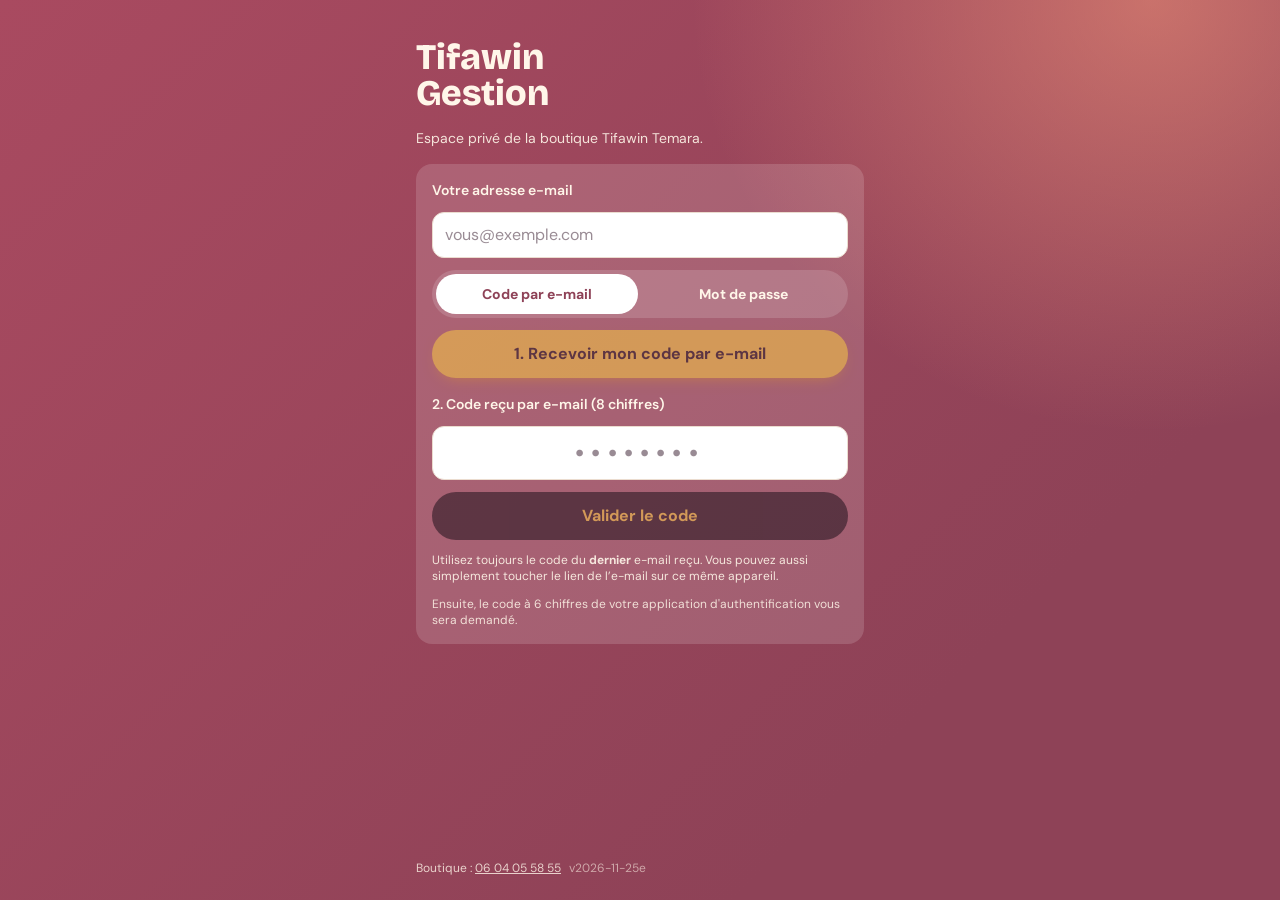
==== commit 39dd9d71: "Gestion v2026-11-25e : date du jour à l'heure du Maroc, ventes datées en heure locale (gestion/ seul" ====
--- a/gestion/index.html
+++ b/gestion/index.html
@@ -14,7 +14,7 @@
     <link rel="preconnect" href="https://fonts.gstatic.com" crossorigin />
     <link href="https://fonts.googleapis.com/css2?family=Bricolage+Grotesque:opsz,wght@12..96,400..800&family=DM+Sans:opsz,wght@9..40,400..700&display=swap" rel="stylesheet" />
     <title>Tifawin · Gestion</title>
-    <script type="module" crossorigin src="/gestion/assets/index-B6YamLjj.js"></script>
+    <script type="module" crossorigin src="/gestion/assets/index-rTiL8lzk.js"></script>
     <link rel="stylesheet" crossorigin href="/gestion/assets/index-CuHe-x0b.css">
   </head>
   <body>
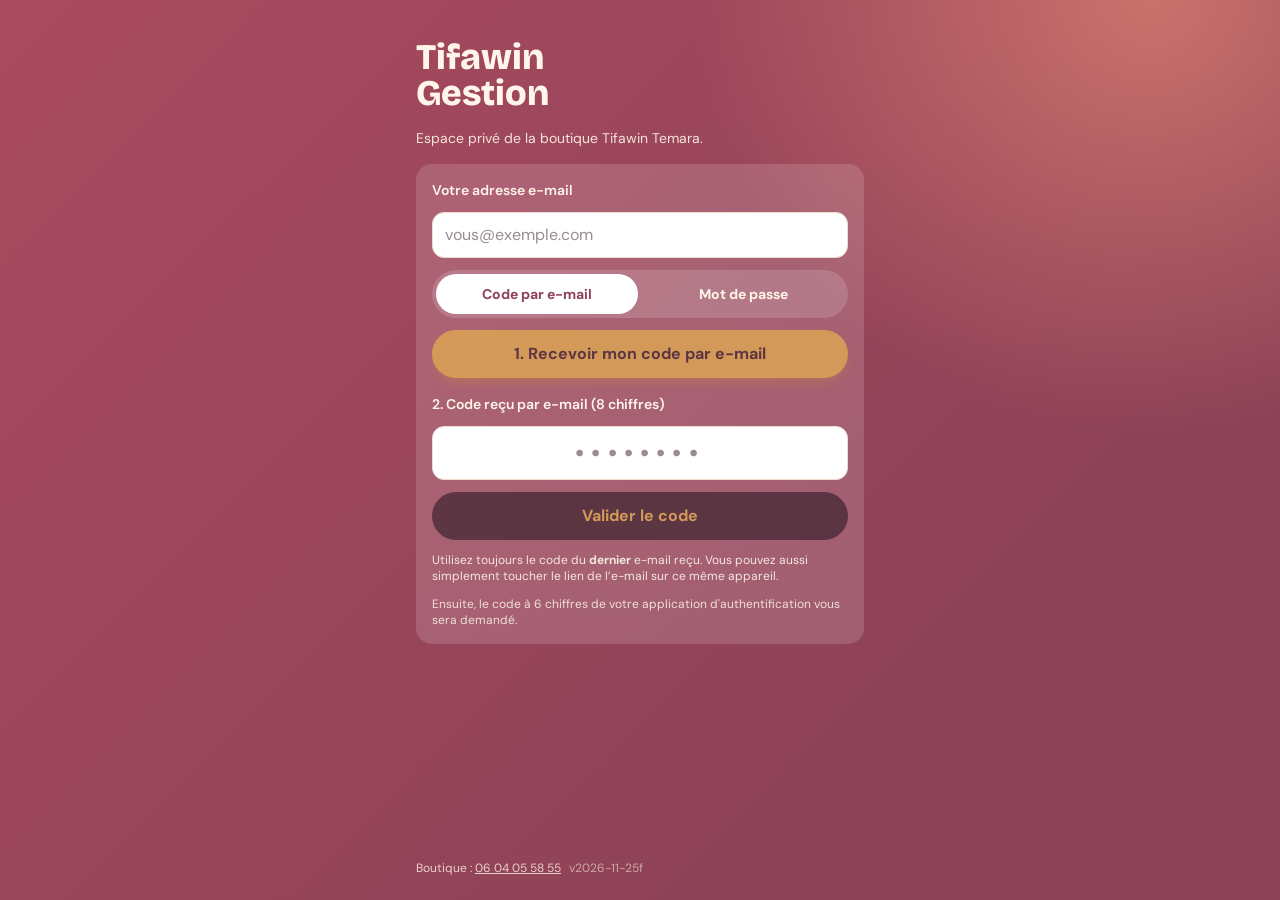
==== commit 08147280: "Gestion v2026-11-25f : correction de l'étape QR code (double vérification) – dossier gestion/ seulem" ====
--- a/gestion/index.html
+++ b/gestion/index.html
@@ -14,7 +14,7 @@
     <link rel="preconnect" href="https://fonts.gstatic.com" crossorigin />
     <link href="https://fonts.googleapis.com/css2?family=Bricolage+Grotesque:opsz,wght@12..96,400..800&family=DM+Sans:opsz,wght@9..40,400..700&display=swap" rel="stylesheet" />
     <title>Tifawin · Gestion</title>
-    <script type="module" crossorigin src="/gestion/assets/index-rTiL8lzk.js"></script>
+    <script type="module" crossorigin src="/gestion/assets/index-CzF8-rEI.js"></script>
     <link rel="stylesheet" crossorigin href="/gestion/assets/index-CuHe-x0b.css">
   </head>
   <body>
